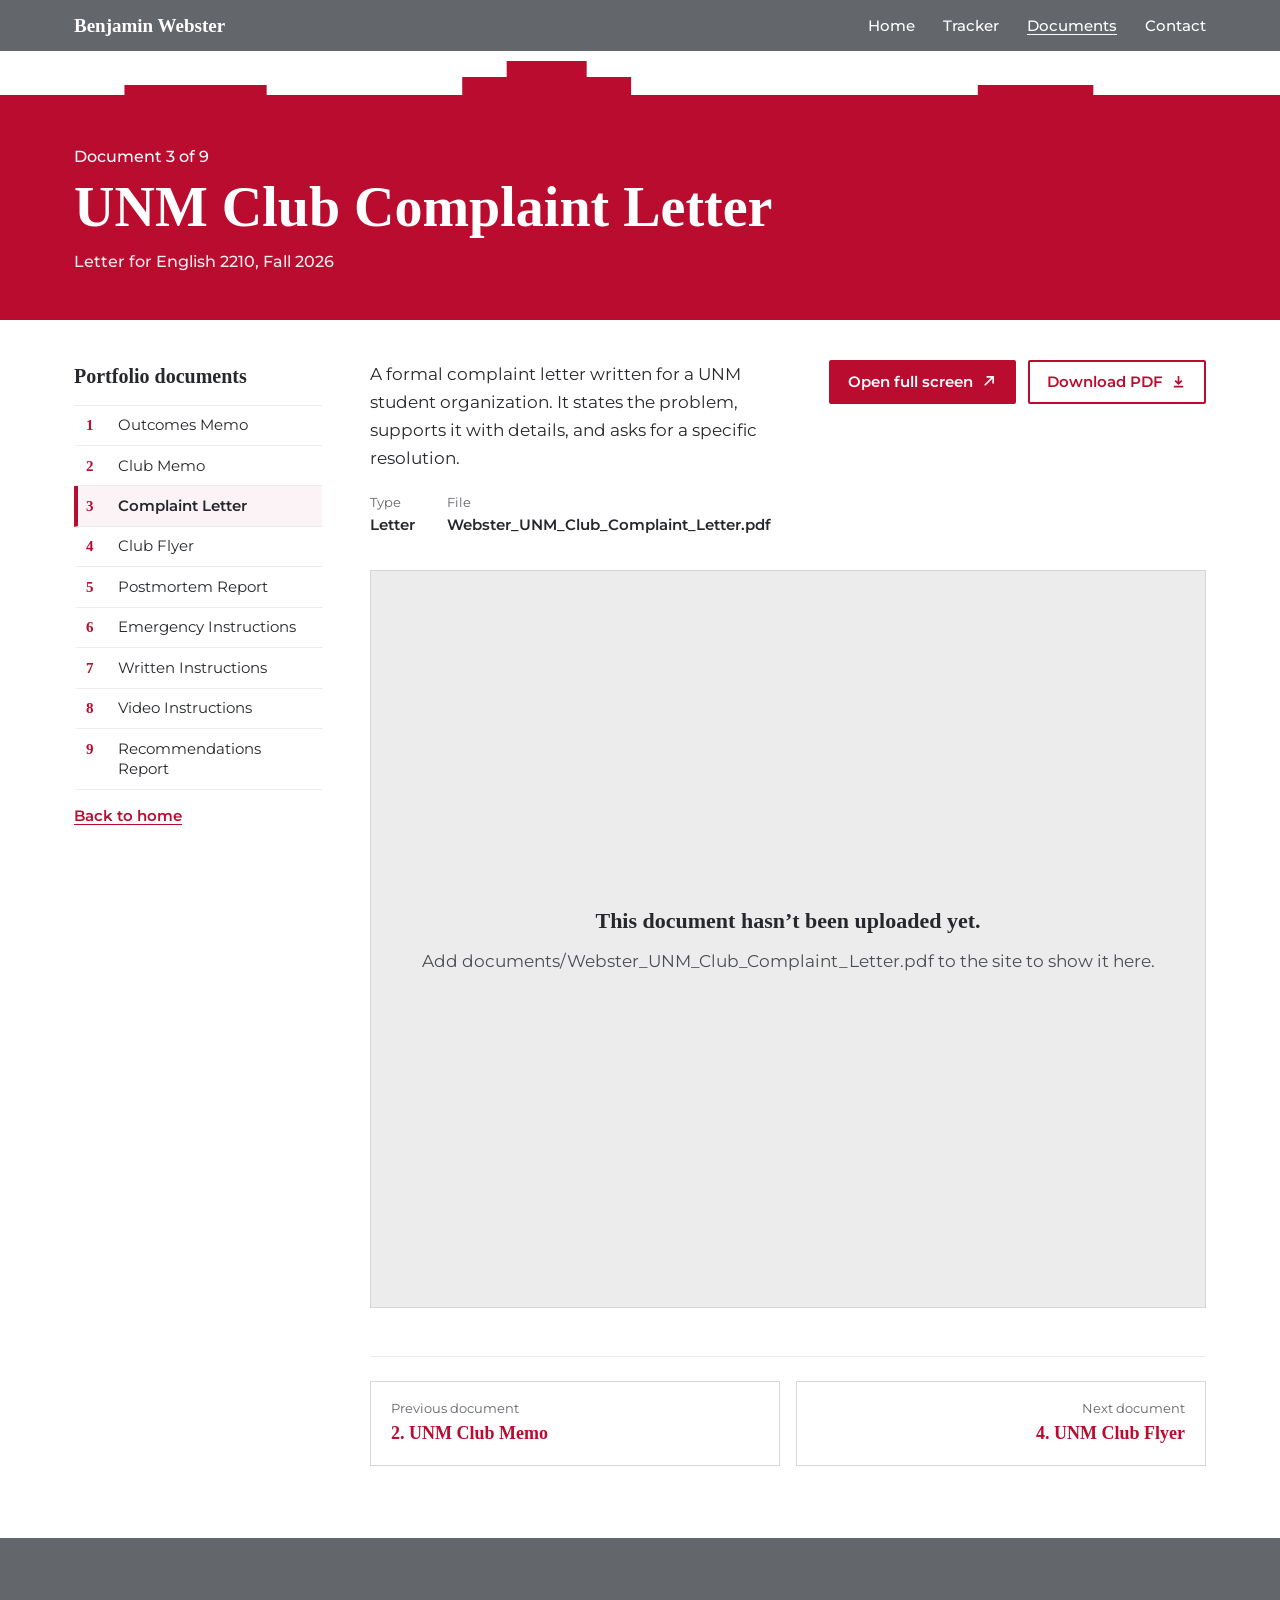
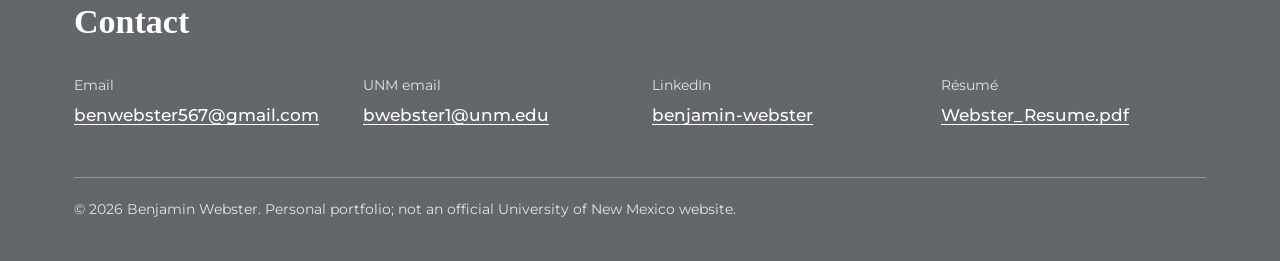
==== club-complaint-letter.html @ b04f3fd2 "changes" ====
<!DOCTYPE html>
<html lang="en">
<head>
  <meta charset="utf-8">
  <meta name="viewport" content="width=device-width, initial-scale=1">
  <title>UNM Club Complaint Letter | Benjamin Webster</title>
  <meta name="description" content="UNM Club Complaint Letter from Benjamin Webster&#x27;s English 2210 technical writing portfolio.">
  <link rel="preconnect" href="https://fonts.bunny.net">
  <link rel="stylesheet" href="https://fonts.bunny.net/css?family=zilla-slab:500,600,700|montserrat:400,500,600&display=swap">
  <link rel="stylesheet" href="assets/style.css">
  <script src="assets/site.js" defer></script>
</head>
<body>
  <a class="skip" href="#main">Skip to main content</a>

  <header class="topbar">
    <div class="wrap">
      <a class="home" href="index.html">Benjamin Webster</a>
      <nav aria-label="Site">
        <a href="index.html">Home</a>
        <a href="index.html#tracker">Tracker</a>
        <a href="index.html#documents" aria-current="page">Documents</a>
        <a href="#contact">Contact</a>
      </nav>
    </div>
  </header>

  <main id="main">
    <section class="band page-band" aria-labelledby="page-title">
      <svg class="parapet" viewBox="0 0 1440 56" preserveAspectRatio="none" aria-hidden="true" focusable="false"><polygon points="0,0 1440,0 1440,44 1230,44 1230,34 1100,34 1100,44 710,44 710,26 660,26 660,10 570,10 570,26 520,26 520,44 300,44 300,34 140,34 140,44 0,44"/></svg>
      <div class="wrap">
        <p class="doc-of">Document 3 of 9</p>
        <h1 id="page-title">UNM Club Complaint Letter</h1>
        <p class="doc-kind">Letter for English 2210, Fall 2026</p>
      </div>
    </section>

    <div class="wrap doc-layout">
      <nav class="doc-nav" aria-label="Portfolio documents">
        <h2>Portfolio documents</h2>
        <ol>
        <li><a href="outcomes-memo.html"><span class="n">1</span><span>Outcomes Memo</span></a></li>
        <li><a href="club-memo.html"><span class="n">2</span><span>Club Memo</span></a></li>
        <li><a href="club-complaint-letter.html" aria-current="page"><span class="n">3</span><span>Complaint Letter</span></a></li>
        <li><a href="club-flyer.html"><span class="n">4</span><span>Club Flyer</span></a></li>
        <li><a href="postmortem-report.html"><span class="n">5</span><span>Postmortem Report</span></a></li>
        <li><a href="emergency-instructions.html"><span class="n">6</span><span>Emergency Instructions</span></a></li>
        <li><a href="written-instructions.html"><span class="n">7</span><span>Written Instructions</span></a></li>
        <li><a href="video-instructions.html"><span class="n">8</span><span>Video Instructions</span></a></li>
        <li><a href="recommendations-report.html"><span class="n">9</span><span>Recommendations Report</span></a></li>
        </ol>
        <a class="home-link" href="index.html">Back to home</a>
      </nav>

      <article class="doc-main" aria-labelledby="page-title">
        <div class="doc-intro">
          <div>
            <!-- Edit this description to name your specific club, task, or topic. -->
            <p>A formal complaint letter written for a UNM student organization. It states the problem, supports it with details, and asks for a specific resolution.</p>
            <dl class="doc-facts"><div><dt>Type</dt><dd>Letter</dd></div><div><dt>File</dt><dd>Webster_UNM_Club_Complaint_Letter.pdf</dd></div></dl>
          </div>
          <div class="doc-actions">
            <a class="btn" href="documents/Webster_UNM_Club_Complaint_Letter.pdf" target="_blank" rel="noopener">Open full screen<svg viewBox="0 0 16 16" aria-hidden="true"><path d="M6 3h7v7M13 3 4 12" fill="none" stroke="currentColor" stroke-width="1.8"/></svg><span class="sr-only"> (opens in a new tab)</span></a>
            <a class="btn secondary" href="documents/Webster_UNM_Club_Complaint_Letter.pdf" download>Download PDF<svg viewBox="0 0 16 16" aria-hidden="true"><path d="M8 2v8.5M4.5 7 8 10.5 11.5 7M3 13.5h10" fill="none" stroke="currentColor" stroke-width="1.8"/></svg></a>
          </div>
        </div>

        <div class="viewer" data-pdf="documents/Webster_UNM_Club_Complaint_Letter.pdf" data-title="UNM Club Complaint Letter"></div>

        <nav class="pager" aria-label="Previous and next documents">
          <a class="prev" href="club-memo.html"><span class="dir">Previous document</span><span class="t">2. UNM Club Memo</span></a>
          <a class="next" href="club-flyer.html"><span class="dir">Next document</span><span class="t">4. UNM Club Flyer</span></a>
        </nav>
      </article>
    </div>
  </main>

  <footer class="contact" id="contact">
    <div class="wrap">
      <h2>Contact</h2>
      <dl class="contact-list">
        <div><dt>Email</dt><dd><a href="mailto:benwebster567@gmail.com">benwebster567@gmail.com</a></dd></div>
        <div><dt>UNM email</dt><dd><a href="mailto:bwebster1@unm.edu">bwebster1@unm.edu</a></dd></div>
        <div><dt>LinkedIn</dt><dd><a href="https://www.linkedin.com/in/benjamin-webster-b11243381/" target="_blank" rel="noopener">benjamin-webster</a></dd></div>
        <div><dt>Résumé</dt><dd><a href="documents/Webster_Resume.pdf" target="_blank" rel="noopener">Webster_Resume.pdf</a></dd></div>
      </dl>
      <p class="footnote">© 2026 Benjamin Webster. Personal portfolio; not an official University of New Mexico website.</p>
    </div>
  </footer>
</body>
</html>
---- assets/style.css ----
/*
  Benjamin Webster | Technical Writing Portfolio
  Colors follow the UNM brand palette (brand.unm.edu):
  Cherry #ba0c2f, Silver #a7a8aa, Lobo Gray #63666a, Turquoise #007a86.
  UNM's brand fonts (Vitesse, Gotham) are licensed, so this site uses free
  look-alikes: Zilla Slab for headlines, Montserrat for body, Arial as fallback.
*/
:root {
  --cherry: #ba0c2f;
  --cherry-dark: #8f0a25;
  --cherry-tint: #fbf3f5;
  --silver: #a7a8aa;
  --silver-light: #ececed;
  --rule: #d6d6d8;
  --lobo: #63666a;
  --turquoise: #007a86;
  --ink: #26282b;
  --text-2: #4a4d51;
  --paper: #ffffff;
  --wash: #f6f6f6;
  --slab: "Zilla Slab", Rockwell, "Roboto Slab", Georgia, serif;
  --sans: Montserrat, Arial, Helvetica, sans-serif;
  --wrap: 1180px;
}

*, *::before, *::after { box-sizing: border-box; }
[hidden] { display: none !important; }
html { scroll-behavior: smooth; }
@media (prefers-reduced-motion: reduce) { html { scroll-behavior: auto; } }

body {
  margin: 0;
  background: var(--paper);
  color: var(--ink);
  font-family: var(--sans);
  font-size: 1.0625rem;
  line-height: 1.65;
  -webkit-font-smoothing: antialiased;
}

a { color: var(--cherry); text-underline-offset: 0.2em; }
a:hover { color: var(--cherry-dark); }
:focus-visible { outline: 3px solid var(--turquoise); outline-offset: 3px; border-radius: 2px; }

.skip {
  position: absolute; left: 1rem; top: -4rem; z-index: 10;
  background: var(--paper); color: var(--cherry);
  padding: 0.5rem 1rem; font-weight: 600;
}
.skip:focus { top: 1rem; }

.sr-only {
  position: absolute; width: 1px; height: 1px; padding: 0; margin: -1px;
  overflow: hidden; clip: rect(0 0 0 0); white-space: nowrap; border: 0;
}

.wrap { max-width: var(--wrap); margin: 0 auto; padding: 0 1.5rem; }

/* ---------- Utility bar ---------- */
.topbar { background: var(--lobo); color: var(--paper); }
.topbar .wrap { display: flex; align-items: center; gap: 2rem; min-height: 3.25rem; }
.topbar .home {
  font-family: var(--slab); font-weight: 600; font-size: 1.1875rem;
  color: var(--paper); text-decoration: none; white-space: nowrap;
}
.topbar nav { display: flex; gap: 1.75rem; margin-left: auto; }
.topbar nav a { color: var(--paper); text-decoration: none; font-size: 0.9375rem; font-weight: 500; }
.topbar nav a:hover, .topbar nav a[aria-current="page"] { text-decoration: underline; color: var(--paper); }
.topbar :focus-visible { outline-color: var(--paper); }

/* ---------- Cherry bands ---------- */
.band {
  position: relative;
  background: var(--cherry);
  color: var(--paper);
}
.band :focus-visible { outline-color: var(--paper); }

/* Stepped roofline drawn from the parapets of UNM's Pueblo Revival buildings */
.parapet {
  position: absolute; left: 0; right: 0; top: -1px;
  width: 100%; height: 3.5rem; display: block;
}
.parapet polygon { fill: var(--paper); }

/* Home title page */
.title-band { padding: 6.5rem 0 4.5rem; }
.title-grid {
  display: grid;
  grid-template-columns: minmax(0, 1fr) auto;
  gap: 3rem;
  align-items: center;
}
.title-band h1 { margin: 0; font-family: var(--slab); line-height: 1; }
.title-band h1 .name {
  display: block;
  font-size: clamp(3rem, 7vw, 5.25rem);
  font-weight: 700;
  letter-spacing: -0.01em;
}
.title-band h1 .title {
  display: block;
  margin-top: 0.75rem;
  font-size: clamp(1.5rem, 3vw, 2.25rem);
  font-weight: 500;
}
.course {
  margin: 1.5rem 0 0; padding-top: 1.25rem; max-width: 34rem;
  border-top: 2px solid rgba(255, 255, 255, 0.45);
  font-size: 1rem; font-weight: 500;
}
.photo {
  position: relative; z-index: 1;
  width: 15rem; aspect-ratio: 4 / 5;
  background: var(--silver-light);
  border: 8px solid var(--paper);
  box-shadow: 0 1.25rem 2.5rem rgba(38, 40, 43, 0.35);
  margin-bottom: -6rem;
}
.photo img { width: 100%; height: 100%; object-fit: cover; display: block; }
.photo-fallback {
  width: 100%; height: 100%; display: grid; place-items: center;
  font-family: var(--slab); font-size: 3.5rem; font-weight: 700; color: var(--lobo);
}

/* Document page header */
.page-band { padding: 5.75rem 0 2.75rem; }
.page-band .doc-of { margin: 0 0 0.5rem; font-weight: 500; font-size: 1rem; }
.page-band h1 {
  margin: 0; font-family: var(--slab); font-weight: 700;
  font-size: clamp(2.25rem, 5vw, 3.5rem); line-height: 1.05;
}
.page-band .doc-kind { margin: 0.75rem 0 0; font-size: 1rem; font-weight: 500; opacity: 0.92; }

/* ---------- Section headings ---------- */
.section-head h2 {
  margin: 0; font-family: var(--slab); font-weight: 700;
  font-size: clamp(2.125rem, 4vw, 2.875rem); line-height: 1.1;
}
.section-head p { margin: 0.75rem 0 0; color: var(--text-2); max-width: 64ch; }

/* ---------- About ---------- */
.about { padding: 3.5rem 0 4rem; }
.about .wrap {
  display: grid;
  grid-template-columns: 13rem minmax(0, 1fr) 15rem;
  gap: 3rem;
}
.about h2 {
  margin: 0; font-family: var(--slab); font-weight: 700;
  font-size: 2rem; line-height: 1.1; color: var(--cherry);
}
.about p { margin: 0; max-width: 66ch; }

/* ---------- Satellite tracker ---------- */
.tracker { padding: 4rem 0 4.5rem; background: var(--wash); border-top: 1px solid var(--silver-light); }
.tracker-head {
  display: flex; flex-wrap: wrap; align-items: flex-end; justify-content: space-between; gap: 1.5rem;
}
.sat-picker { display: flex; flex-wrap: wrap; gap: 0.5rem; }
.sat-picker button {
  font: 600 0.875rem/1 var(--sans);
  padding: 0.65rem 0.95rem;
  border: 2px solid var(--cherry); border-radius: 2px;
  background: var(--paper); color: var(--cherry);
  cursor: pointer;
}
.sat-picker button:hover { background: var(--cherry-tint); }
.sat-picker button[aria-pressed="true"] { background: var(--cherry); color: var(--paper); }
.sat-picker button:disabled { border-color: var(--silver); color: var(--lobo); background: var(--silver-light); cursor: not-allowed; }

.tracker-body {
  display: grid;
  grid-template-columns: minmax(0, 1fr) 19rem;
  gap: 2rem;
  margin-top: 2rem;
  align-items: start;
}
.map-frame { background: var(--paper); border: 1px solid var(--rule); }
.map-frame svg { display: block; width: 100%; height: auto; }
.map .ocean { fill: #e6eff0; }
.map .land { fill: #cfd1d3; stroke: #b9bbbe; stroke-width: 0.4; fill-rule: evenodd; }
.map .grid line { stroke: rgba(99, 102, 106, 0.18); stroke-width: 0.6; }
.map .night { fill: rgba(38, 40, 43, 0.16); }
.map .footprint { fill: rgba(0, 122, 134, 0.12); stroke: var(--turquoise); stroke-width: 1.2; }
.map .track-past { fill: none; stroke: var(--cherry); stroke-width: 2; stroke-linejoin: round; }
.map .track-next { fill: none; stroke: var(--cherry); stroke-width: 1.6; stroke-dasharray: 5 4; opacity: 0.8; }
.map .station { fill: var(--turquoise); stroke: var(--paper); stroke-width: 1.5; }
.map .station-label { fill: var(--turquoise); font: 600 13px var(--sans); paint-order: stroke; stroke: var(--paper); stroke-width: 3px; }
.map .other { fill: var(--lobo); stroke: var(--paper); stroke-width: 1.5; }
.map .other-label { fill: var(--lobo); font: 500 12px var(--sans); paint-order: stroke; stroke: var(--paper); stroke-width: 3px; }
.map .sat { fill: var(--cherry); stroke: var(--paper); stroke-width: 2.5; }
.map .sat-label { fill: var(--cherry); font: 700 14px var(--sans); paint-order: stroke; stroke: var(--paper); stroke-width: 3.5px; }
.map-key {
  display: flex; flex-wrap: wrap; gap: 0.5rem 1.5rem;
  margin: 0.75rem 0 0; padding: 0; list-style: none;
  font-size: 0.875rem; color: var(--text-2);
}
.map-key li { display: flex; align-items: center; gap: 0.5rem; }
.key-line { width: 1.5rem; border-top: 2px solid var(--cherry); }
.key-line.dashed { border-top-style: dashed; }
.key-area { width: 1rem; height: 1rem; background: rgba(0, 122, 134, 0.14); border: 1.5px solid var(--turquoise); border-radius: 50%; }
.key-night { width: 1rem; height: 1rem; background: rgba(38, 40, 43, 0.22); }
.tracker-status { margin: 0.75rem 0 0; font-size: 0.875rem; color: var(--text-2); max-width: 70ch; }

.readout { background: var(--paper); border-top: 4px solid var(--cherry); padding: 1.25rem 1.25rem 1.5rem; }
.readout h3 { margin: 0; font-family: var(--slab); font-weight: 700; font-size: 1.5rem; line-height: 1.15; }
.readout .sat-note { margin: 0.375rem 0 0; font-size: 0.875rem; color: var(--text-2); }
.readout dl { margin: 1rem 0 0; display: grid; grid-template-columns: 1fr 1fr; gap: 0.75rem 1rem; }
.readout dt { font-size: 0.8125rem; color: var(--lobo); }
.readout dd { margin: 0; font-weight: 600; font-variant-numeric: tabular-nums; }
.readout h4 {
  margin: 1.25rem 0 0; padding-top: 1rem; border-top: 1px solid var(--silver-light);
  font-family: var(--slab); font-weight: 600; font-size: 1.125rem;
}
.pass-text { margin: 0.25rem 0 0; font-size: 0.9375rem; }
.pass-text strong { font-variant-numeric: tabular-nums; }
.skyplot { display: block; width: 100%; max-width: 15rem; margin: 0.75rem auto 0; }
.skyplot .ring { fill: none; stroke: var(--rule); }
.skyplot .ring-outer { stroke: var(--silver); }
.skyplot .spoke { stroke: var(--silver-light); }
.skyplot .compass { fill: var(--lobo); font: 600 12px var(--sans); }
.skyplot .el-label { fill: var(--silver); font: 500 9px var(--sans); }
.skyplot .pass { fill: none; stroke: var(--cherry); stroke-width: 2; }
.skyplot .aos { fill: var(--paper); stroke: var(--cherry); stroke-width: 2; }
.skyplot .now { fill: var(--cherry); stroke: var(--paper); stroke-width: 2; }

/* ---------- Document grid (home) ---------- */
.documents { padding: 4.5rem 0; }
.doc-grid {
  list-style: none; margin: 2.5rem 0 0; padding: 0;
  display: grid; grid-template-columns: repeat(3, minmax(0, 1fr));
  border-top: 4px solid var(--cherry);
  border-left: 1px solid var(--silver-light);
}
.doc-grid li { border-right: 1px solid var(--silver-light); border-bottom: 1px solid var(--silver-light); }
.doc-tile {
  display: grid; grid-template-rows: auto auto 1fr auto; height: 100%;
  padding: 1.5rem 1.5rem 1.375rem;
  color: var(--ink); text-decoration: none;
  transition: background-color 120ms ease;
}
.doc-tile:hover { background: var(--cherry-tint); color: var(--ink); }
.doc-tile .num { font-family: var(--slab); font-weight: 700; font-size: 2.5rem; line-height: 1; color: var(--cherry); }
.doc-tile h3 { margin: 0.75rem 0 0; font-family: var(--slab); font-weight: 600; font-size: 1.375rem; line-height: 1.2; }
.doc-tile p { margin: 0.375rem 0 0; color: var(--text-2); font-size: 0.9375rem; }
.doc-tile .go {
  display: inline-flex; align-items: center; gap: 0.5rem; margin-top: 1.125rem;
  font-weight: 600; font-size: 0.9375rem; color: var(--cherry);
}
.doc-tile .go svg { width: 1em; height: 1em; }
.doc-tile:hover .go { text-decoration: underline; text-underline-offset: 0.2em; }
.doc-tile .kind { color: var(--lobo); font-weight: 500; }

/* ---------- Document pages ---------- */
.doc-layout {
  display: grid;
  grid-template-columns: 15.5rem minmax(0, 1fr);
  gap: 3rem;
  padding-top: 2.5rem; padding-bottom: 4.5rem;
}
.doc-nav { position: sticky; top: 1.5rem; align-self: start; }
.doc-nav h2 { margin: 0 0 0.75rem; font-family: var(--slab); font-weight: 700; font-size: 1.25rem; }
.doc-nav ol { list-style: none; margin: 0; padding: 0; border-top: 1px solid var(--silver-light); }
.doc-nav a {
  display: grid; grid-template-columns: 1.75rem 1fr; gap: 0.25rem;
  padding: 0.6rem 0.75rem 0.6rem 0.5rem;
  border-bottom: 1px solid var(--silver-light);
  border-left: 4px solid transparent;
  color: var(--ink); text-decoration: none; font-size: 0.9375rem; line-height: 1.35;
}
.doc-nav a .n { font-family: var(--slab); font-weight: 700; color: var(--cherry); }
.doc-nav a:hover { background: var(--cherry-tint); }
.doc-nav a[aria-current="page"] { border-left-color: var(--cherry); background: var(--cherry-tint); font-weight: 600; }
.doc-nav a.home-link {
  display: inline-block; margin-top: 1rem; padding: 0; border: 0;
  color: var(--cherry); font-weight: 600; text-decoration: underline; text-underline-offset: 0.2em;
}
.doc-nav a.home-link:hover { background: none; color: var(--cherry-dark); }

.doc-intro { display: grid; grid-template-columns: minmax(0, 1fr) auto; gap: 1.5rem 2.5rem; align-items: start; }
.doc-intro p { margin: 0; max-width: 64ch; }
.doc-facts { margin: 1.25rem 0 0; display: flex; flex-wrap: wrap; gap: 0.5rem 2rem; font-size: 0.9375rem; }
.doc-facts dt { color: var(--lobo); font-size: 0.8125rem; }
.doc-facts dd { margin: 0; font-weight: 600; overflow-wrap: anywhere; }
.doc-actions { display: flex; flex-wrap: wrap; gap: 0.75rem; }

.btn {
  display: inline-flex; align-items: center; gap: 0.5rem;
  background: var(--cherry); color: var(--paper);
  font: 600 0.9375rem/1.2 var(--sans);
  padding: 0.7rem 1.1rem; border: 2px solid var(--cherry); border-radius: 2px;
  text-decoration: none; white-space: nowrap;
}
.btn:hover { background: var(--cherry-dark); border-color: var(--cherry-dark); color: var(--paper); }
.btn.secondary { background: var(--paper); color: var(--cherry); }
.btn.secondary:hover { background: var(--cherry-tint); color: var(--cherry-dark); }
.btn svg { width: 1em; height: 1em; flex: none; }

.viewer {
  position: relative; margin-top: 2rem;
  height: max(36rem, 82vh);
  background: var(--silver-light); border: 1px solid var(--rule);
}
.viewer iframe { position: absolute; inset: 0; width: 100%; height: 100%; border: 0; background: var(--paper); }
.viewer-missing {
  position: absolute; inset: 0; display: grid; place-content: center; gap: 0.5rem;
  padding: 2rem; text-align: center; color: var(--text-2); overflow-wrap: anywhere;
}
.viewer-missing strong { color: var(--ink); font-family: var(--slab); font-size: 1.375rem; }

.video { margin-top: 2rem; }
.video-frame {
  position: relative; aspect-ratio: 16 / 9; width: 100%;
  background: var(--silver-light); border: 1px solid var(--rule); overflow: hidden;
}
.video-frame iframe, .video-frame video { position: absolute; inset: 0; width: 100%; height: 100%; border: 0; background: #000; }
.video-note { margin: 0.75rem 0 0; color: var(--text-2); font-size: 0.9375rem; }

.pager {
  display: grid; grid-template-columns: 1fr 1fr; gap: 1rem;
  margin-top: 3rem; padding-top: 1.5rem; border-top: 1px solid var(--silver-light);
}
.pager a {
  display: block; padding: 1rem 1.25rem; border: 1px solid var(--rule);
  color: var(--ink); text-decoration: none;
}
.pager a:hover { border-color: var(--cherry); background: var(--cherry-tint); }
.pager .dir { display: block; font-size: 0.8125rem; color: var(--lobo); }
.pager .t { display: block; font-family: var(--slab); font-weight: 600; font-size: 1.125rem; color: var(--cherry); }
.pager .next { text-align: right; grid-column: 2; }

/* ---------- Contact footer ---------- */
.contact { background: var(--lobo); color: var(--paper); padding: 3.5rem 0 2.5rem; }
.contact a { color: var(--paper); }
.contact a:hover { color: var(--silver-light); }
.contact :focus-visible { outline-color: var(--paper); }
.contact h2 { margin: 0 0 1.5rem; font-family: var(--slab); font-weight: 700; font-size: 2.125rem; }
.contact-list { display: grid; grid-template-columns: repeat(4, minmax(0, 1fr)); gap: 1.5rem; margin: 0; padding: 0; }
.contact-list dt { font-size: 0.875rem; color: #e3e3e4; }
.contact-list dd { margin: 0.25rem 0 0; font-weight: 500; overflow-wrap: anywhere; }
.footnote {
  margin: 3rem 0 0; padding-top: 1.25rem; border-top: 1px solid rgba(255, 255, 255, 0.3);
  font-size: 0.875rem; color: #e3e3e4;
}

/* ---------- Responsive ---------- */
@media (max-width: 1040px) {
  .tracker-body { grid-template-columns: 1fr; }
  .readout { display: grid; grid-template-columns: minmax(0, 1fr) minmax(0, 1fr); column-gap: 2rem; }
  .readout .pass-block { grid-column: 2; grid-row: 1 / span 3; }
  .doc-grid { grid-template-columns: repeat(2, minmax(0, 1fr)); }
}
@media (max-width: 960px) {
  .about .wrap { grid-template-columns: 1fr; gap: 1rem; }
  .contact-list { grid-template-columns: repeat(2, minmax(0, 1fr)); }
  .doc-layout { grid-template-columns: minmax(0, 1fr); gap: 1.5rem; padding-top: 1.5rem; }
  .doc-nav, .doc-main { min-width: 0; }
  .doc-nav { position: static; }
  .doc-nav h2 { font-size: 1.0625rem; margin-bottom: 0.5rem; }
  .doc-nav ol { display: flex; gap: 0.5rem; overflow-x: auto; border: 0; padding-bottom: 0.5rem; }
  .doc-nav li { flex: none; }
  .doc-nav a {
    grid-template-columns: auto auto; border: 1px solid var(--rule); border-left-width: 1px;
    padding: 0.45rem 0.75rem; white-space: nowrap;
  }
  .doc-nav a[aria-current="page"] { border-color: var(--cherry); }
  .doc-nav a.home-link { display: none; }
}
@media (max-width: 720px) {
  .title-band { padding: 4.25rem 0 3rem; }
  .page-band { padding: 4rem 0 2rem; }
  .title-grid { grid-template-columns: 1fr; gap: 2rem; }
  .photo { width: 11rem; margin-bottom: 0; }
  .parapet { height: 2.25rem; }
  .readout { display: block; }
  .doc-grid { grid-template-columns: 1fr; }
  .doc-intro { grid-template-columns: 1fr; }
  .viewer { height: 70vh; }
}
@media (max-width: 640px) {
  .topbar .wrap { flex-wrap: wrap; gap: 0.25rem 1rem; padding-top: 0.6rem; padding-bottom: 0.6rem; }
  .topbar .home { font-size: 1.0625rem; }
  .topbar nav { margin-left: 0; gap: 1.25rem; }
  .topbar nav a { font-size: 0.875rem; }
  .contact-list { grid-template-columns: 1fr; }
  .pager { grid-template-columns: 1fr; }
  .pager .next { grid-column: 1; }
}
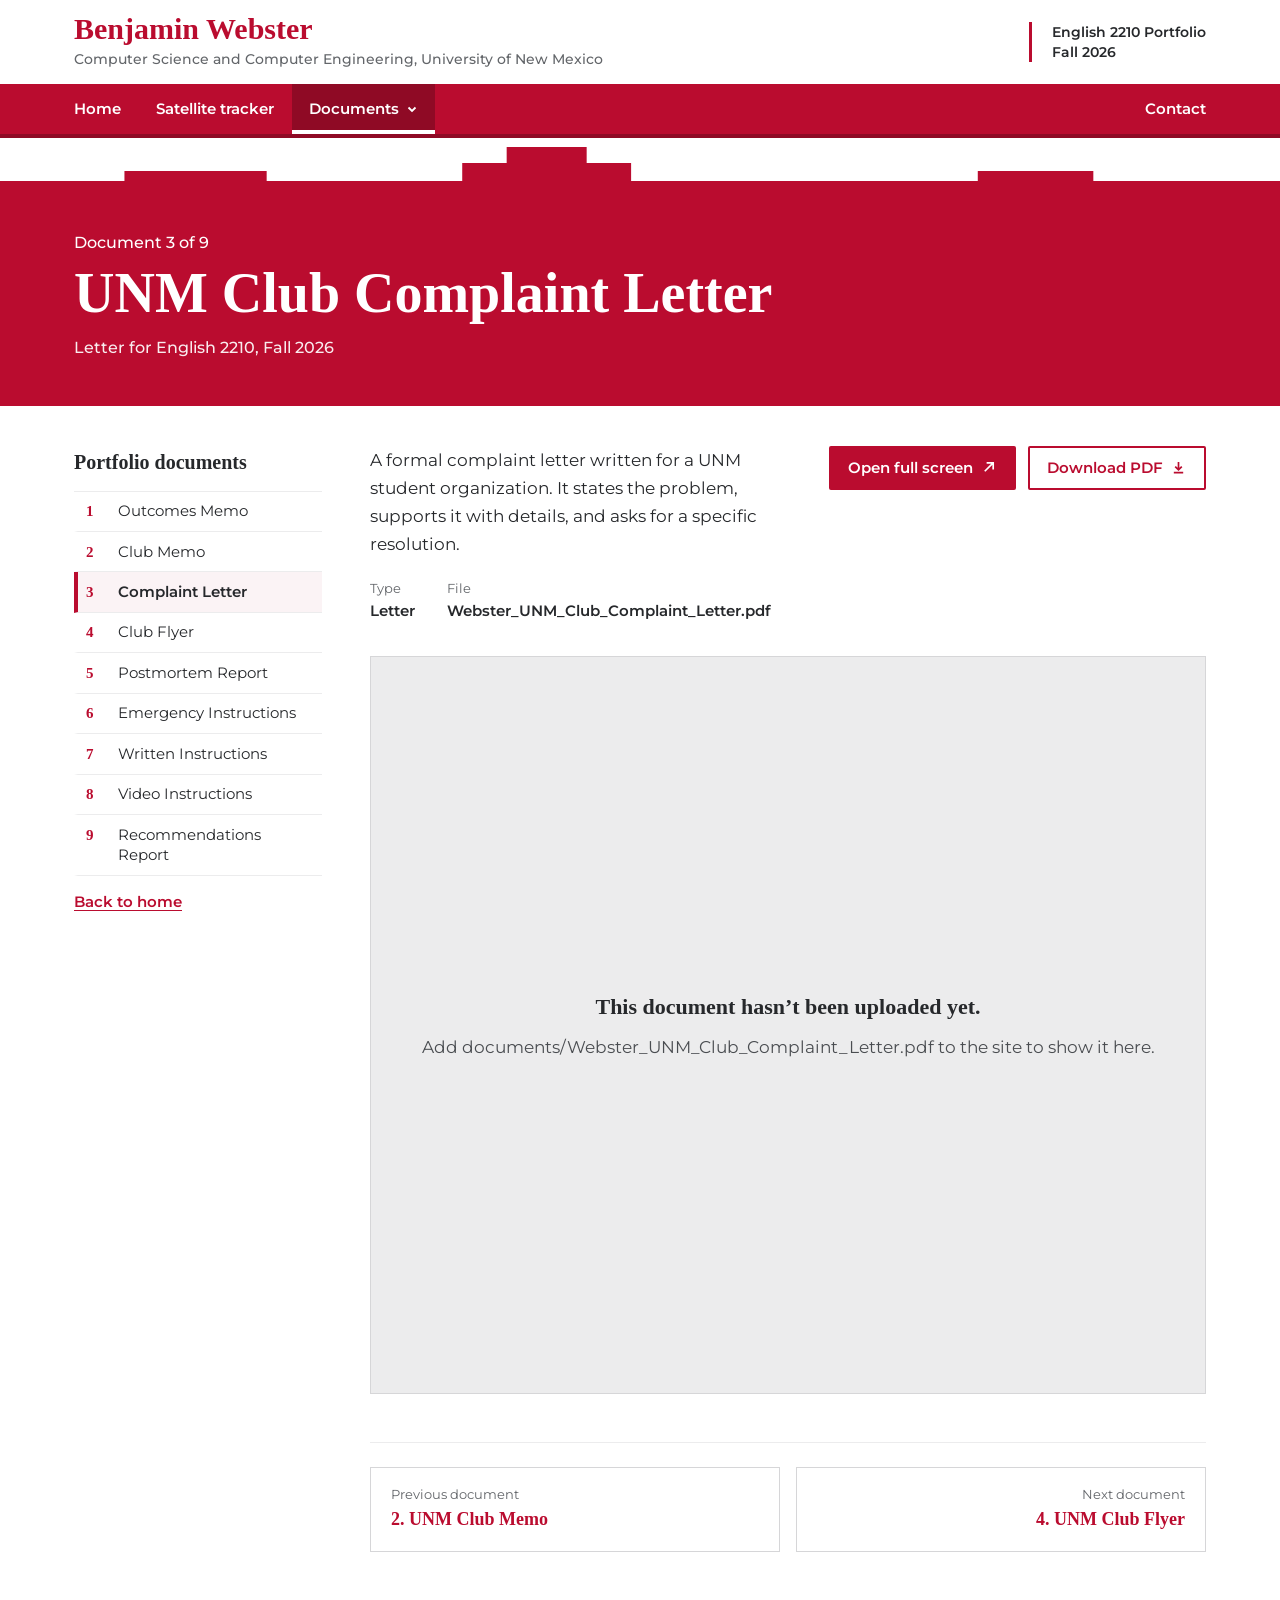
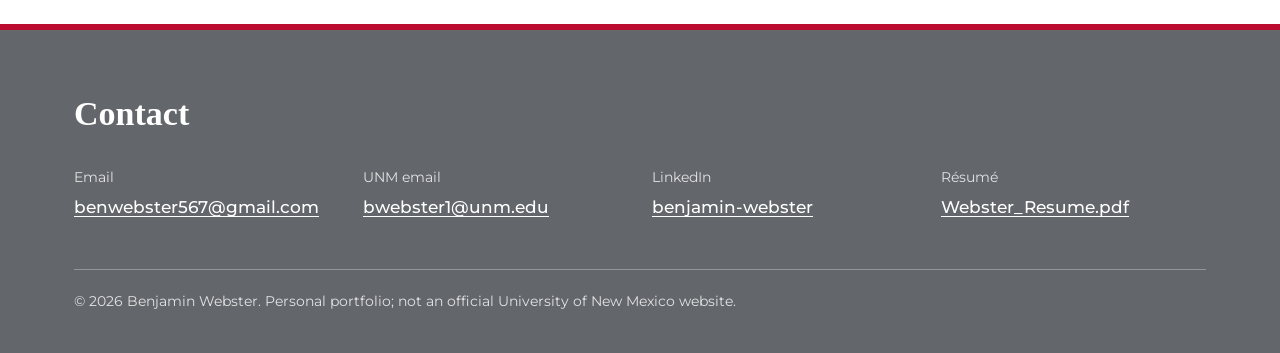
==== commit 83b5edb4: "Changes" ====
--- a/club-complaint-letter.html
+++ b/club-complaint-letter.html
@@ -6,23 +6,42 @@
   <title>UNM Club Complaint Letter | Benjamin Webster</title>
   <meta name="description" content="UNM Club Complaint Letter from Benjamin Webster&#x27;s English 2210 technical writing portfolio.">
   <link rel="preconnect" href="https://fonts.bunny.net">
-  <link rel="stylesheet" href="https://fonts.bunny.net/css?family=zilla-slab:500,600,700|montserrat:400,500,600&display=swap">
-  <link rel="stylesheet" href="assets/style.css">
-  <script src="assets/site.js" defer></script>
+  <link rel="stylesheet" href="https://fonts.bunny.net/css?family=zilla-slab:500,600,700|montserrat:400,500,600,700&display=swap">
+  <link rel="stylesheet" href="assets/style.css?v=5">
+  <script src="assets/site.js?v=5" defer></script>
 </head>
 <body>
   <a class="skip" href="#main">Skip to main content</a>
 
-  <header class="topbar">
-    <div class="wrap">
-      <a class="home" href="index.html">Benjamin Webster</a>
-      <nav aria-label="Site">
+  <header class="site-header">
+    <div class="wrap brand-row">
+      <a class="brand" href="index.html">
+        <span class="brand-name">Benjamin Webster</span>
+        <span class="brand-sub">Computer Science and Computer Engineering, University of New Mexico</span>
+      </a>
+      <p class="brand-meta">English 2210 Portfolio<br>Fall 2026</p>
+    </div>
+    <nav class="site-nav" aria-label="Site">
+      <div class="wrap nav-row">
         <a href="index.html">Home</a>
-        <a href="index.html#tracker">Tracker</a>
-        <a href="index.html#documents" aria-current="page">Documents</a>
+        <a href="index.html#tracker">Satellite tracker</a>
+        <div class="menu">
+          <a href="outcomes-memo.html" aria-current="page">Documents<svg class="caret" viewBox="0 0 12 12" aria-hidden="true"><path d="M2.5 4.5 6 8l3.5-3.5" fill="none" stroke="currentColor" stroke-width="1.8"/></svg></a>
+          <ul class="menu-list" aria-label="Portfolio documents">
+              <li><a href="outcomes-memo.html"><span class="n">1</span>Portfolio Outcomes Memo</a></li>
+              <li><a href="club-memo.html"><span class="n">2</span>UNM Club Memo</a></li>
+              <li><a href="club-complaint-letter.html"><span class="n">3</span>UNM Club Complaint Letter</a></li>
+              <li><a href="club-flyer.html"><span class="n">4</span>UNM Club Flyer</a></li>
+              <li><a href="postmortem-report.html"><span class="n">5</span>Postmortem PowerPoint Report</a></li>
+              <li><a href="emergency-instructions.html"><span class="n">6</span>Emergency Instructions</a></li>
+              <li><a href="written-instructions.html"><span class="n">7</span>Written Instructions (MWA 1)</a></li>
+              <li><a href="video-instructions.html"><span class="n">8</span>Video Instructions (MWA 1)</a></li>
+              <li><a href="recommendations-report.html"><span class="n">9</span>Recommendations Report</a></li>
+          </ul>
+        </div>
         <a href="#contact">Contact</a>
-      </nav>
-    </div>
+      </div>
+    </nav>
   </header>
 
   <main id="main">
--- a/assets/style.css
+++ b/assets/style.css
@@ -56,17 +56,54 @@
 
 .wrap { max-width: var(--wrap); margin: 0 auto; padding: 0 1.5rem; }
 
-/* ---------- Utility bar ---------- */
-.topbar { background: var(--lobo); color: var(--paper); }
-.topbar .wrap { display: flex; align-items: center; gap: 2rem; min-height: 3.25rem; }
-.topbar .home {
-  font-family: var(--slab); font-weight: 600; font-size: 1.1875rem;
-  color: var(--paper); text-decoration: none; white-space: nowrap;
-}
-.topbar nav { display: flex; gap: 1.75rem; margin-left: auto; }
-.topbar nav a { color: var(--paper); text-decoration: none; font-size: 0.9375rem; font-weight: 500; }
-.topbar nav a:hover, .topbar nav a[aria-current="page"] { text-decoration: underline; color: var(--paper); }
-.topbar :focus-visible { outline-color: var(--paper); }
+/* ---------- Site header: white name bar over a cherry menu bar, like UNM department sites ---------- */
+.site-header { background: var(--paper); position: relative; z-index: 30; }
+.brand-row { display: flex; align-items: center; justify-content: space-between; gap: 2rem; min-height: 5.25rem; }
+.brand { display: block; text-decoration: none; padding: 0.75rem 0; }
+.brand-name {
+  display: block; font-family: var(--slab); font-weight: 700;
+  font-size: 1.875rem; line-height: 1.05; color: var(--cherry);
+}
+.brand-sub { display: block; margin-top: 0.25rem; font-size: 0.875rem; font-weight: 500; color: var(--lobo); }
+.brand:hover .brand-name { color: var(--cherry-dark); }
+.brand-meta {
+  margin: 0; padding-left: 1.25rem; border-left: 3px solid var(--cherry);
+  font-size: 0.875rem; font-weight: 600; line-height: 1.45; color: var(--ink); text-align: left;
+}
+
+.site-nav { background: var(--cherry); border-bottom: 4px solid var(--cherry-dark); }
+.site-nav .wrap { padding-left: 0.4rem; padding-right: 0.4rem; }
+.nav-row { display: flex; align-items: stretch; min-height: 3.125rem; }
+.nav-row > a, .menu > a {
+  display: flex; align-items: center; gap: 0.4rem;
+  padding: 0 1.1rem; color: var(--paper); text-decoration: none;
+  font-size: 0.9375rem; font-weight: 600; white-space: nowrap;
+}
+.nav-row > a:hover, .menu > a:hover, .menu:hover > a { background: var(--cherry-dark); color: var(--paper); }
+.nav-row > a[aria-current="page"], .menu > a[aria-current="page"] { background: var(--cherry-dark); box-shadow: inset 0 -4px 0 var(--paper); }
+.nav-row > a:last-child { margin-left: auto; }
+.site-nav :focus-visible { outline: 3px solid var(--paper); outline-offset: -3px; }
+.caret { width: 0.75rem; height: 0.75rem; }
+
+/* Documents menu: hover or keyboard focus shows all nine, so any document is one click away */
+.menu { position: relative; display: flex; }
+.menu-list {
+  position: absolute; left: 0; top: 100%; z-index: 40;
+  min-width: 20rem; margin: 0; padding: 0.4rem 0; list-style: none;
+  background: var(--paper); border-top: 4px solid var(--cherry-dark);
+  box-shadow: 0 0.75rem 1.75rem rgba(38, 40, 43, 0.25);
+  display: none;
+}
+.menu:hover .menu-list, .menu:focus-within .menu-list { display: block; }
+.menu-list a {
+  display: grid; grid-template-columns: 1.6rem 1fr;
+  padding: 0.55rem 1.1rem; color: var(--ink); text-decoration: none;
+  font-size: 0.9375rem; font-weight: 500; line-height: 1.35;
+}
+.menu-list a:hover, .menu-list a:focus-visible { background: var(--cherry-tint); color: var(--ink); }
+.site-nav .menu-list :focus-visible { outline-color: var(--turquoise); }
+.menu-list .n { font-family: var(--slab); font-weight: 700; color: var(--cherry); }
+@media (hover: none), (max-width: 640px) { .menu-list { display: none !important; } }
 
 /* ---------- Cherry bands ---------- */
 .band {
@@ -84,7 +121,7 @@
 .parapet polygon { fill: var(--paper); }
 
 /* Home title page */
-.title-band { padding: 6.5rem 0 4.5rem; }
+.title-band { padding: 6rem 0 4.5rem; }
 .title-grid {
   display: grid;
   grid-template-columns: minmax(0, 1fr) auto;
@@ -109,13 +146,21 @@
   border-top: 2px solid rgba(255, 255, 255, 0.45);
   font-size: 1rem; font-weight: 500;
 }
+.doc-cta { display: flex; flex-wrap: wrap; align-items: center; gap: 0.75rem 1.25rem; margin-top: 2rem; }
+.doc-cta p { margin: 0; max-width: 24rem; font-size: 0.9375rem; line-height: 1.5; }
+
+/* Meteor-M2 image in the title band */
+.orbit-shot { margin: 0; width: 21rem; }
+.orbit-shot a { display: block; border: 8px solid var(--paper); box-shadow: 0 1.25rem 2.5rem rgba(38, 40, 43, 0.4); background: #10141c; }
+.orbit-shot img { display: block; width: 100%; height: auto; aspect-ratio: 4 / 5; object-fit: cover; }
+.orbit-shot a:hover { border-color: var(--cherry-tint); }
+.orbit-shot figcaption { margin-top: 0.75rem; font-size: 0.875rem; line-height: 1.5; }
+
 .photo {
-  position: relative; z-index: 1;
-  width: 15rem; aspect-ratio: 4 / 5;
+  width: 100%; aspect-ratio: 4 / 5;
   background: var(--silver-light);
   border: 8px solid var(--paper);
-  box-shadow: 0 1.25rem 2.5rem rgba(38, 40, 43, 0.35);
-  margin-bottom: -6rem;
+  box-shadow: 0 0.75rem 2rem rgba(38, 40, 43, 0.22);
 }
 .photo img { width: 100%; height: 100%; object-fit: cover; display: block; }
 .photo-fallback {
@@ -140,17 +185,44 @@
 .section-head p { margin: 0.75rem 0 0; color: var(--text-2); max-width: 64ch; }
 
 /* ---------- About ---------- */
-.about { padding: 3.5rem 0 4rem; }
-.about .wrap {
+.about { padding: 4rem 0 4.5rem; }
+.about-grid {
   display: grid;
-  grid-template-columns: 13rem minmax(0, 1fr) 15rem;
-  gap: 3rem;
+  grid-template-columns: 15rem minmax(0, 1fr);
+  gap: 3rem 3.5rem;
+  align-items: start;
 }
 .about h2 {
-  margin: 0; font-family: var(--slab); font-weight: 700;
-  font-size: 2rem; line-height: 1.1; color: var(--cherry);
-}
-.about p { margin: 0; max-width: 66ch; }
+  margin: 0 0 1rem; font-family: var(--slab); font-weight: 700;
+  font-size: clamp(2.125rem, 4vw, 2.875rem); line-height: 1.1; color: var(--cherry);
+}
+.about .bio { margin: 0; max-width: 68ch; }
+
+.affiliations { margin-top: 2.5rem; }
+.affiliations h3 { margin: 0 0 1rem; font-family: var(--slab); font-weight: 600; font-size: 1.375rem; }
+.affiliations ul { list-style: none; margin: 0; padding: 0; display: grid; grid-template-columns: repeat(3, minmax(0, 1fr)); gap: 1rem; }
+.affil {
+  display: flex; flex-direction: column; height: 100%;
+  border: 1px solid var(--rule); border-top: 4px solid var(--cherry);
+  color: var(--ink); text-decoration: none; background: var(--paper);
+}
+.affil:hover { border-color: var(--cherry); color: var(--ink); }
+.affil-logo { display: flex; align-items: center; min-height: 6rem; padding: 1rem 1.1rem; }
+.affil-logo img { display: block; max-width: 100%; max-height: 4rem; width: auto; height: auto; object-fit: contain; }
+.affil-name { align-self: flex-start; }
+.affil-name strong { display: block; font-family: var(--slab); font-weight: 700; font-size: 1.25rem; line-height: 1.15; color: var(--cherry); }
+.affil-name span { display: block; margin-top: 0.25rem; font-size: 0.8125rem; color: var(--lobo); }
+.affil-role {
+  margin-top: auto; padding: 0.65rem 1.1rem; border-top: 1px solid var(--silver-light);
+  background: var(--wash); font-size: 0.875rem; font-weight: 500; color: var(--text-2);
+}
+
+.team-photo { grid-column: 1 / -1; margin: 0; }
+.team-photo img {
+  display: block; width: 100%; height: auto; max-height: 34rem; object-fit: cover;
+  border: 8px solid var(--paper); box-shadow: 0 0.75rem 2rem rgba(38, 40, 43, 0.22);
+}
+.team-photo figcaption { margin-top: 0.75rem; font-size: 0.9375rem; color: var(--text-2); }
 
 /* ---------- Satellite tracker ---------- */
 .tracker { padding: 4rem 0 4.5rem; background: var(--wash); border-top: 1px solid var(--silver-light); }
@@ -225,33 +297,6 @@
 .skyplot .aos { fill: var(--paper); stroke: var(--cherry); stroke-width: 2; }
 .skyplot .now { fill: var(--cherry); stroke: var(--paper); stroke-width: 2; }
 
-/* ---------- Document grid (home) ---------- */
-.documents { padding: 4.5rem 0; }
-.doc-grid {
-  list-style: none; margin: 2.5rem 0 0; padding: 0;
-  display: grid; grid-template-columns: repeat(3, minmax(0, 1fr));
-  border-top: 4px solid var(--cherry);
-  border-left: 1px solid var(--silver-light);
-}
-.doc-grid li { border-right: 1px solid var(--silver-light); border-bottom: 1px solid var(--silver-light); }
-.doc-tile {
-  display: grid; grid-template-rows: auto auto 1fr auto; height: 100%;
-  padding: 1.5rem 1.5rem 1.375rem;
-  color: var(--ink); text-decoration: none;
-  transition: background-color 120ms ease;
-}
-.doc-tile:hover { background: var(--cherry-tint); color: var(--ink); }
-.doc-tile .num { font-family: var(--slab); font-weight: 700; font-size: 2.5rem; line-height: 1; color: var(--cherry); }
-.doc-tile h3 { margin: 0.75rem 0 0; font-family: var(--slab); font-weight: 600; font-size: 1.375rem; line-height: 1.2; }
-.doc-tile p { margin: 0.375rem 0 0; color: var(--text-2); font-size: 0.9375rem; }
-.doc-tile .go {
-  display: inline-flex; align-items: center; gap: 0.5rem; margin-top: 1.125rem;
-  font-weight: 600; font-size: 0.9375rem; color: var(--cherry);
-}
-.doc-tile .go svg { width: 1em; height: 1em; }
-.doc-tile:hover .go { text-decoration: underline; text-underline-offset: 0.2em; }
-.doc-tile .kind { color: var(--lobo); font-weight: 500; }
-
 /* ---------- Document pages ---------- */
 .doc-layout {
   display: grid;
@@ -296,6 +341,8 @@
 .btn.secondary { background: var(--paper); color: var(--cherry); }
 .btn.secondary:hover { background: var(--cherry-tint); color: var(--cherry-dark); }
 .btn svg { width: 1em; height: 1em; flex: none; }
+.btn.light { background: var(--paper); border-color: var(--paper); color: var(--cherry); font-size: 1rem; padding: 0.8rem 1.25rem; }
+.btn.light:hover { background: var(--cherry-tint); border-color: var(--cherry-tint); color: var(--cherry-dark); }
 
 .viewer {
   position: relative; margin-top: 2rem;
@@ -331,7 +378,7 @@
 .pager .next { text-align: right; grid-column: 2; }
 
 /* ---------- Contact footer ---------- */
-.contact { background: var(--lobo); color: var(--paper); padding: 3.5rem 0 2.5rem; }
+.contact { background: var(--lobo); color: var(--paper); padding: 3.5rem 0 2.5rem; border-top: 6px solid var(--cherry); }
 .contact a { color: var(--paper); }
 .contact a:hover { color: var(--silver-light); }
 .contact :focus-visible { outline-color: var(--paper); }
@@ -349,10 +396,10 @@
   .tracker-body { grid-template-columns: 1fr; }
   .readout { display: grid; grid-template-columns: minmax(0, 1fr) minmax(0, 1fr); column-gap: 2rem; }
   .readout .pass-block { grid-column: 2; grid-row: 1 / span 3; }
-  .doc-grid { grid-template-columns: repeat(2, minmax(0, 1fr)); }
 }
 @media (max-width: 960px) {
-  .about .wrap { grid-template-columns: 1fr; gap: 1rem; }
+  .about-grid { grid-template-columns: 12rem minmax(0, 1fr); gap: 2.5rem; }
+  .affiliations ul { grid-template-columns: 1fr; }
   .contact-list { grid-template-columns: repeat(2, minmax(0, 1fr)); }
   .doc-layout { grid-template-columns: minmax(0, 1fr); gap: 1.5rem; padding-top: 1.5rem; }
   .doc-nav, .doc-main { min-width: 0; }
@@ -371,18 +418,22 @@
   .title-band { padding: 4.25rem 0 3rem; }
   .page-band { padding: 4rem 0 2rem; }
   .title-grid { grid-template-columns: 1fr; gap: 2rem; }
-  .photo { width: 11rem; margin-bottom: 0; }
+  .orbit-shot { width: min(100%, 19rem); }
+  .about-grid { grid-template-columns: 1fr; }
+  .photo { width: 11rem; }
+  .brand-meta { display: none; }
   .parapet { height: 2.25rem; }
   .readout { display: block; }
-  .doc-grid { grid-template-columns: 1fr; }
   .doc-intro { grid-template-columns: 1fr; }
   .viewer { height: 70vh; }
 }
 @media (max-width: 640px) {
-  .topbar .wrap { flex-wrap: wrap; gap: 0.25rem 1rem; padding-top: 0.6rem; padding-bottom: 0.6rem; }
-  .topbar .home { font-size: 1.0625rem; }
-  .topbar nav { margin-left: 0; gap: 1.25rem; }
-  .topbar nav a { font-size: 0.875rem; }
+  .brand-row { min-height: 4.25rem; }
+  .brand-name { font-size: 1.5rem; }
+  .brand-sub { font-size: 0.8125rem; }
+  .nav-row { overflow-x: auto; min-height: 2.875rem; }
+  .nav-row > a, .menu > a { padding: 0 0.8rem; font-size: 0.875rem; }
+  .nav-row > a:last-child { margin-left: 0; }
   .contact-list { grid-template-columns: 1fr; }
   .pager { grid-template-columns: 1fr; }
   .pager .next { grid-column: 1; }
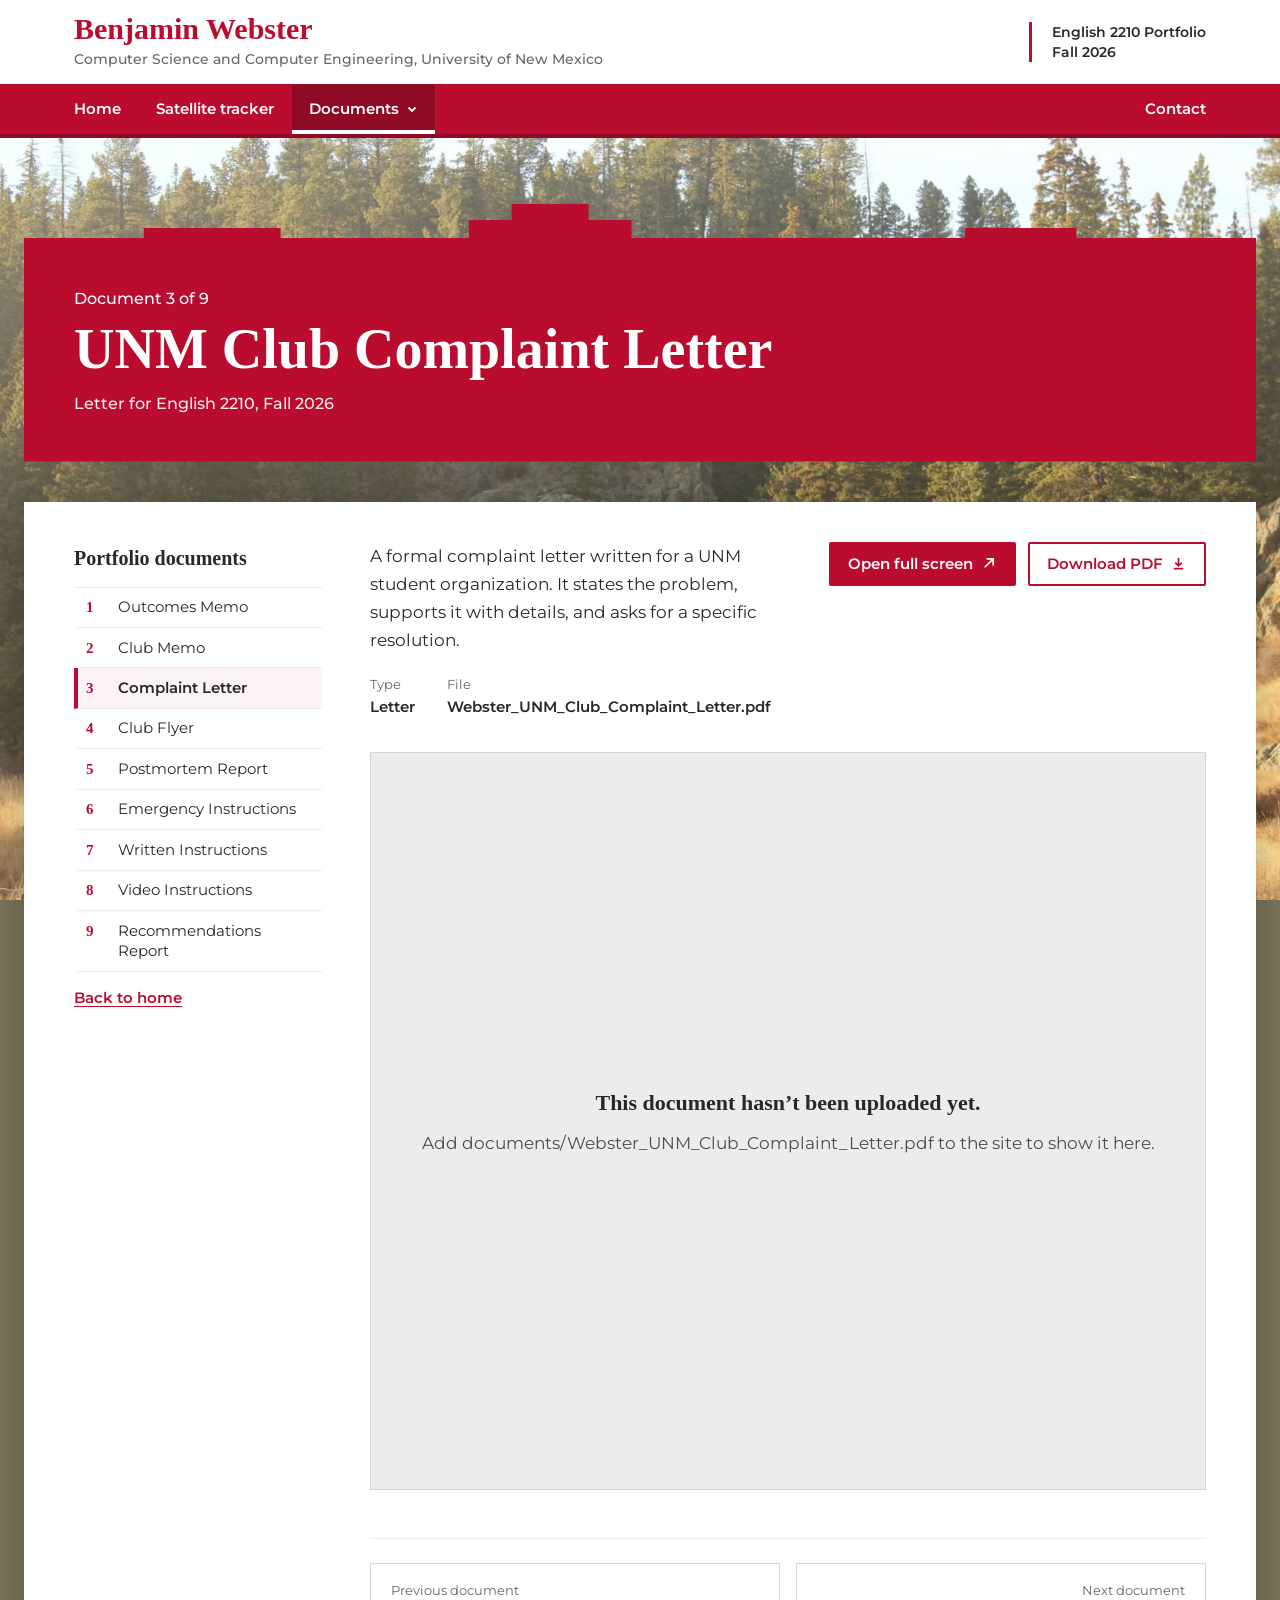
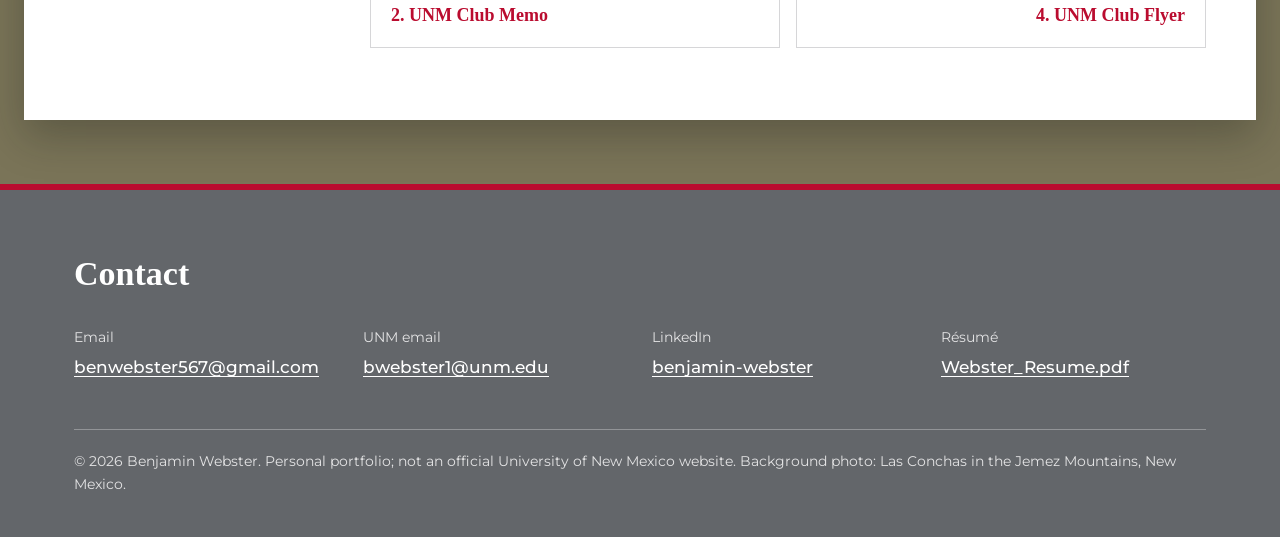
==== commit 16cde347: "stuff" ====
--- a/club-complaint-letter.html
+++ b/club-complaint-letter.html
@@ -7,8 +7,8 @@
   <meta name="description" content="UNM Club Complaint Letter from Benjamin Webster&#x27;s English 2210 technical writing portfolio.">
   <link rel="preconnect" href="https://fonts.bunny.net">
   <link rel="stylesheet" href="https://fonts.bunny.net/css?family=zilla-slab:500,600,700|montserrat:400,500,600,700&display=swap">
-  <link rel="stylesheet" href="assets/style.css?v=5">
-  <script src="assets/site.js?v=5" defer></script>
+  <link rel="stylesheet" href="assets/style.css?v=6">
+  <script src="assets/site.js?v=6" defer></script>
 </head>
 <body>
   <a class="skip" href="#main">Skip to main content</a>
@@ -45,8 +45,8 @@
   </header>
 
   <main id="main">
-    <section class="band page-band" aria-labelledby="page-title">
-      <svg class="parapet" viewBox="0 0 1440 56" preserveAspectRatio="none" aria-hidden="true" focusable="false"><polygon points="0,0 1440,0 1440,44 1230,44 1230,34 1100,34 1100,44 710,44 710,26 660,26 660,10 570,10 570,26 520,26 520,44 300,44 300,34 140,34 140,44 0,44"/></svg>
+    <section class="panel band page-band" aria-labelledby="page-title">
+      
       <div class="wrap">
         <p class="doc-of">Document 3 of 9</p>
         <h1 id="page-title">UNM Club Complaint Letter</h1>
@@ -54,6 +54,7 @@
       </div>
     </section>
 
+    <div class="panel sheet">
     <div class="wrap doc-layout">
       <nav class="doc-nav" aria-label="Portfolio documents">
         <h2>Portfolio documents</h2>
@@ -92,6 +93,7 @@
         </nav>
       </article>
     </div>
+    </div>
   </main>
 
   <footer class="contact" id="contact">
@@ -103,7 +105,7 @@
         <div><dt>LinkedIn</dt><dd><a href="https://www.linkedin.com/in/benjamin-webster-b11243381/" target="_blank" rel="noopener">benjamin-webster</a></dd></div>
         <div><dt>Résumé</dt><dd><a href="documents/Webster_Resume.pdf" target="_blank" rel="noopener">Webster_Resume.pdf</a></dd></div>
       </dl>
-      <p class="footnote">© 2026 Benjamin Webster. Personal portfolio; not an official University of New Mexico website.</p>
+      <p class="footnote">© 2026 Benjamin Webster. Personal portfolio; not an official University of New Mexico website. Background photo: Las Conchas in the Jemez Mountains, New Mexico.</p>
     </div>
   </footer>
 </body>
--- a/assets/style.css
+++ b/assets/style.css
@@ -30,13 +30,27 @@
 
 body {
   margin: 0;
-  background: var(--paper);
+  background: #7a7458;   /* shown while the background photo loads */
   color: var(--ink);
   font-family: var(--sans);
   font-size: 1.0625rem;
   line-height: 1.65;
   -webkit-font-smoothing: antialiased;
 }
+
+/* Las Conchas photo behind every page. A fixed layer (instead of background-attachment: fixed)
+   so it also stays put on iPhones and iPads. */
+body::before {
+  content: ""; position: fixed; inset: 0; z-index: -1;
+  background: url("../images/las-conchas.jpg") center 35% / cover no-repeat;
+}
+main { display: block; padding: 3.5rem 1.5rem 4rem; }
+.panel {
+  max-width: 1260px; margin: 0 auto 2.5rem;
+  background: var(--paper);
+  box-shadow: 0 1rem 2.5rem rgba(24, 26, 20, 0.3);
+}
+.panel:last-child { margin-bottom: 0; }
 
 a { color: var(--cherry); text-underline-offset: 0.2em; }
 a:hover { color: var(--cherry-dark); }
@@ -111,14 +125,16 @@
   background: var(--cherry);
   color: var(--paper);
 }
+.band.panel {
+  background: var(--cherry); box-shadow: none;
+  /* Stepped roofline from UNM's Pueblo Revival buildings, cut out of the top edge */
+  clip-path: polygon(0 2.75rem, 9.72% 2.75rem, 9.72% 2.125rem, 20.83% 2.125rem, 20.83% 2.75rem,
+    36.11% 2.75rem, 36.11% 1.625rem, 39.58% 1.625rem, 39.58% 0.625rem, 45.83% 0.625rem, 45.83% 1.625rem,
+    49.31% 1.625rem, 49.31% 2.75rem, 76.39% 2.75rem, 76.39% 2.125rem, 85.42% 2.125rem, 85.42% 2.75rem,
+    100% 2.75rem, 100% 100%, 0 100%);
+}
 .band :focus-visible { outline-color: var(--paper); }
 
-/* Stepped roofline drawn from the parapets of UNM's Pueblo Revival buildings */
-.parapet {
-  position: absolute; left: 0; right: 0; top: -1px;
-  width: 100%; height: 3.5rem; display: block;
-}
-.parapet polygon { fill: var(--paper); }
 
 /* Home title page */
 .title-band { padding: 6rem 0 4.5rem; }
@@ -180,7 +196,7 @@
 /* ---------- Section headings ---------- */
 .section-head h2 {
   margin: 0; font-family: var(--slab); font-weight: 700;
-  font-size: clamp(2.125rem, 4vw, 2.875rem); line-height: 1.1;
+  font-size: clamp(2.125rem, 4vw, 2.875rem); line-height: 1.1; color: var(--cherry);
 }
 .section-head p { margin: 0.75rem 0 0; color: var(--text-2); max-width: 64ch; }
 
@@ -217,15 +233,20 @@
   background: var(--wash); font-size: 0.875rem; font-weight: 500; color: var(--text-2);
 }
 
-.team-photo { grid-column: 1 / -1; margin: 0; }
-.team-photo img {
-  display: block; width: 100%; height: auto; max-height: 34rem; object-fit: cover;
-  border: 8px solid var(--paper); box-shadow: 0 0.75rem 2rem rgba(38, 40, 43, 0.22);
-}
-.team-photo figcaption { margin-top: 0.75rem; font-size: 0.9375rem; color: var(--text-2); }
+/* ---------- Photo sections (At COSMIAC, Outside the lab) ---------- */
+.showcase { padding: 4rem 0 4.5rem; }
+.two-up { display: grid; grid-template-columns: repeat(2, minmax(0, 1fr)); gap: 2rem; margin-top: 2rem; }
+.two-up figure { margin: 0; }
+.two-up img {
+  display: block; width: 100%; height: auto; aspect-ratio: 3 / 2; object-fit: cover;
+  border-top: 4px solid var(--cherry); background: var(--silver-light);
+}
+.two-up img.team { object-position: 50% 72%; }    /* keep faces, trim the ceiling */
+.two-up figcaption { margin-top: 0.75rem; font-size: 0.9375rem; color: var(--text-2); }
 
 /* ---------- Satellite tracker ---------- */
-.tracker { padding: 4rem 0 4.5rem; background: var(--wash); border-top: 1px solid var(--silver-light); }
+.tracker { padding: 4rem 0 4.5rem; }
+.tracker.panel { background: var(--wash); }
 .tracker-head {
   display: flex; flex-wrap: wrap; align-items: flex-end; justify-content: space-between; gap: 1.5rem;
 }
@@ -419,10 +440,12 @@
   .page-band { padding: 4rem 0 2rem; }
   .title-grid { grid-template-columns: 1fr; gap: 2rem; }
   .orbit-shot { width: min(100%, 19rem); }
+  main { padding: 2.5rem 0.75rem 2.5rem; }
+  .panel { margin-bottom: 1.5rem; }
+  .two-up { grid-template-columns: 1fr; gap: 1.5rem; }
   .about-grid { grid-template-columns: 1fr; }
   .photo { width: 11rem; }
   .brand-meta { display: none; }
-  .parapet { height: 2.25rem; }
   .readout { display: block; }
   .doc-intro { grid-template-columns: 1fr; }
   .viewer { height: 70vh; }
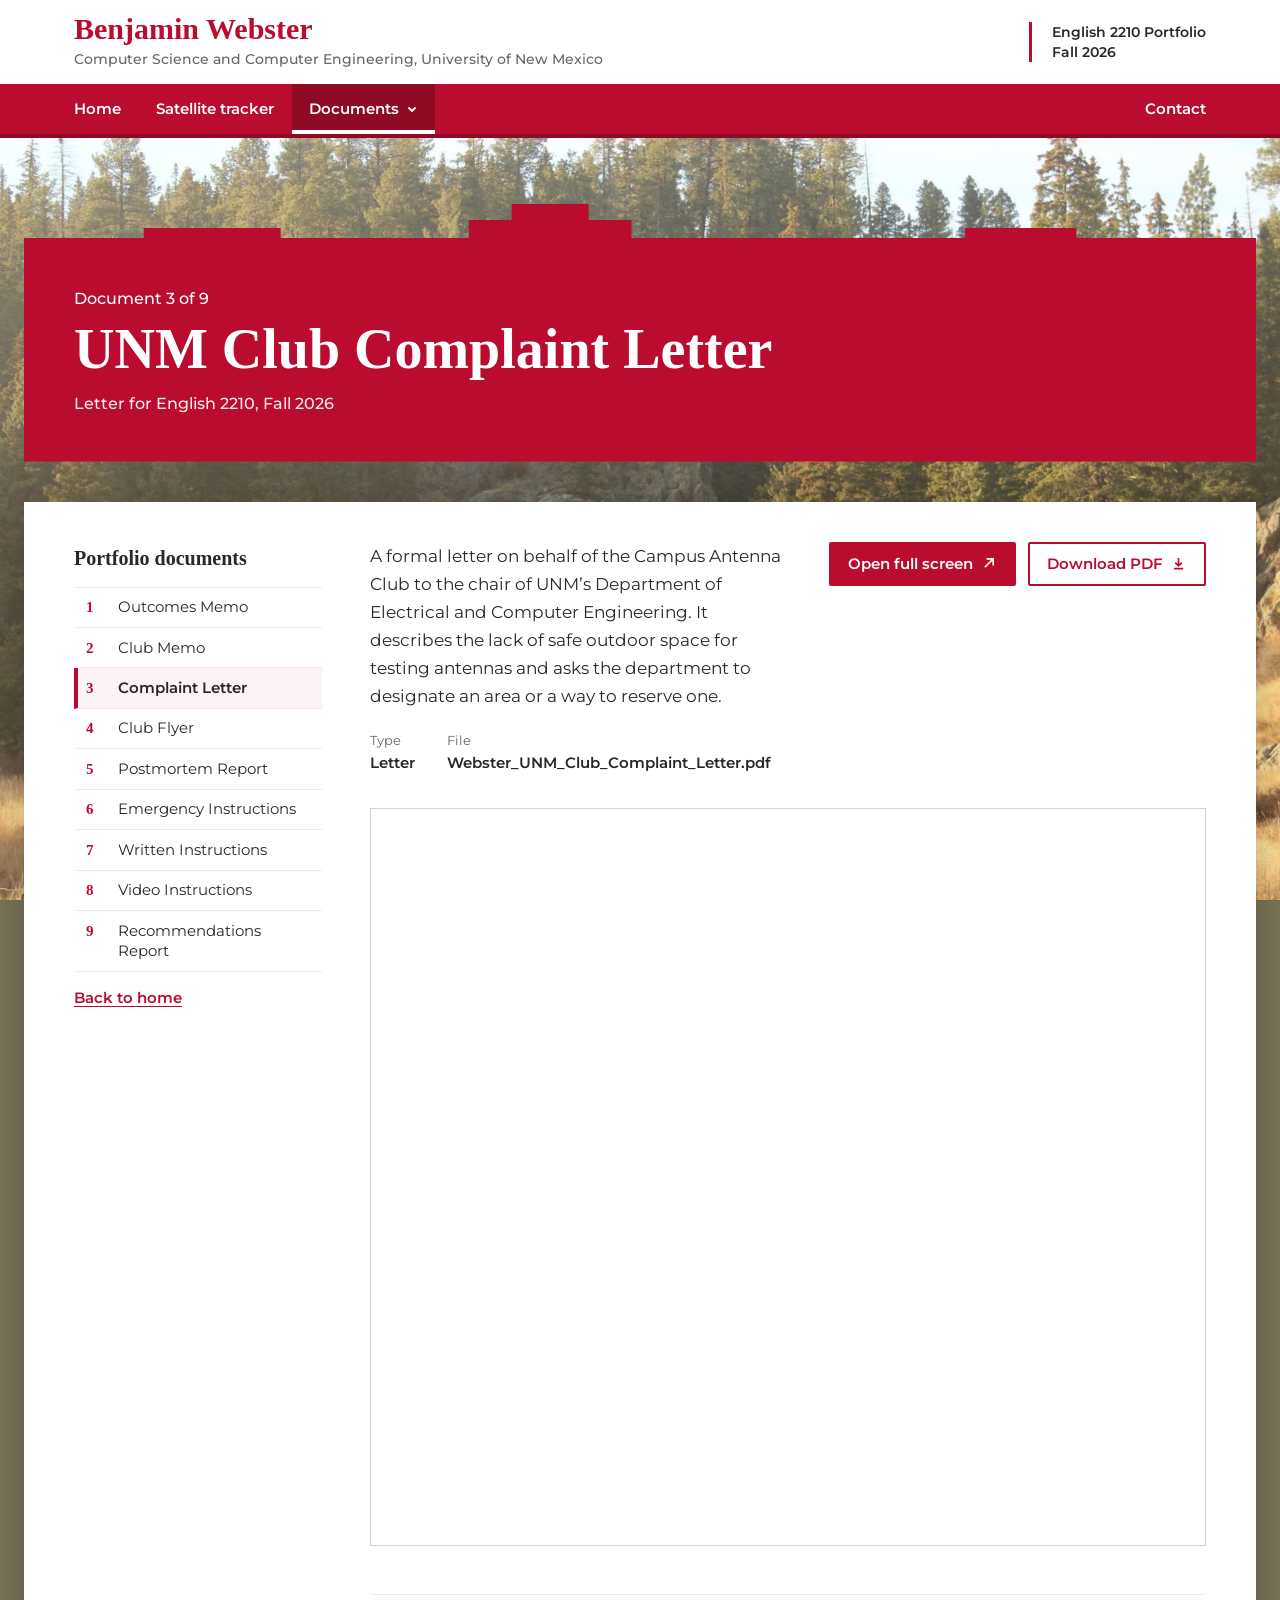
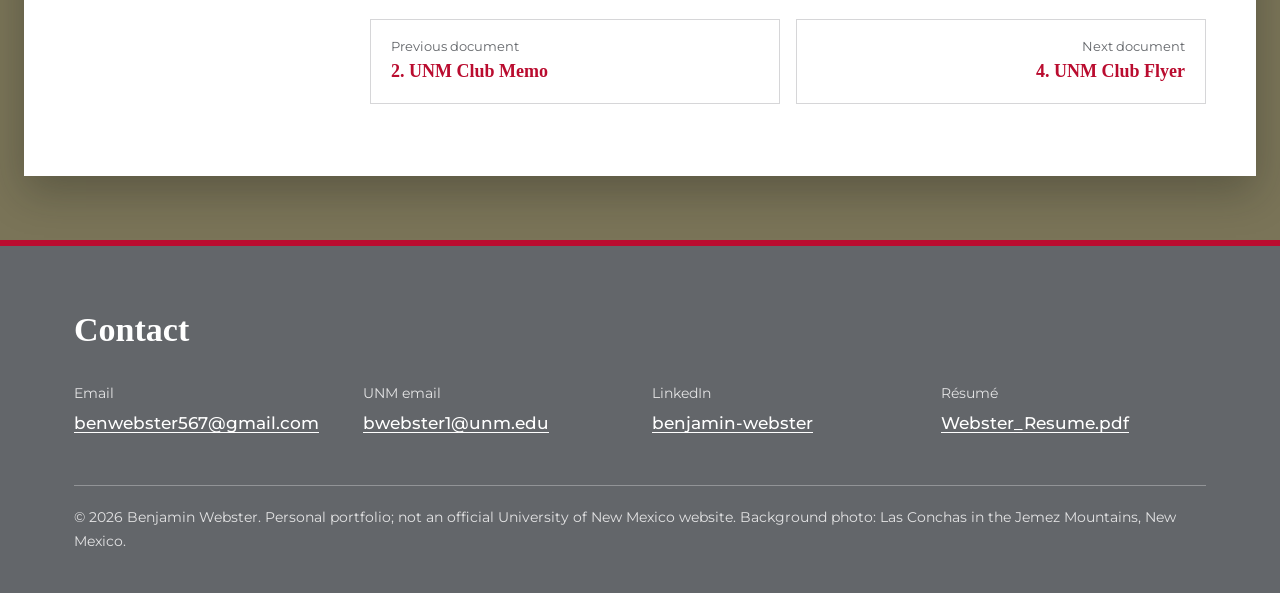
==== commit e32af459: "Updates" ====
--- a/club-complaint-letter.html
+++ b/club-complaint-letter.html
@@ -7,8 +7,8 @@
   <meta name="description" content="UNM Club Complaint Letter from Benjamin Webster&#x27;s English 2210 technical writing portfolio.">
   <link rel="preconnect" href="https://fonts.bunny.net">
   <link rel="stylesheet" href="https://fonts.bunny.net/css?family=zilla-slab:500,600,700|montserrat:400,500,600,700&display=swap">
-  <link rel="stylesheet" href="assets/style.css?v=6">
-  <script src="assets/site.js?v=6" defer></script>
+  <link rel="stylesheet" href="assets/style.css?v=7">
+  <script src="assets/site.js?v=7" defer></script>
 </head>
 <body>
   <a class="skip" href="#main">Skip to main content</a>
@@ -76,7 +76,7 @@
         <div class="doc-intro">
           <div>
             <!-- Edit this description to name your specific club, task, or topic. -->
-            <p>A formal complaint letter written for a UNM student organization. It states the problem, supports it with details, and asks for a specific resolution.</p>
+            <p>A formal letter on behalf of the Campus Antenna Club to the chair of UNM’s Department of Electrical and Computer Engineering. It describes the lack of safe outdoor space for testing antennas and asks the department to designate an area or a way to reserve one.</p>
             <dl class="doc-facts"><div><dt>Type</dt><dd>Letter</dd></div><div><dt>File</dt><dd>Webster_UNM_Club_Complaint_Letter.pdf</dd></div></dl>
           </div>
           <div class="doc-actions">
--- a/assets/style.css
+++ b/assets/style.css
@@ -243,13 +243,47 @@
 }
 .two-up img.team { object-position: 50% 72%; }    /* keep faces, trim the ceiling */
 .two-up figcaption { margin-top: 0.75rem; font-size: 0.9375rem; color: var(--text-2); }
+.two-up + .two-up { margin-top: 2.5rem; }
+.two-up video {
+  display: block; width: 100%; height: auto; aspect-ratio: 16 / 9; object-fit: contain;
+  background: #000; border-top: 4px solid var(--cherry);
+}
+
+/* Wide diagram plus a row of three photos (UNM ECE) */
+.wide-figure { margin: 2rem 0 0; }
+.wide-figure a, .three-up a { display: block; }
+.wide-figure img {
+  display: block; width: 100%; height: auto;
+  border: 1px solid var(--rule); border-top: 4px solid var(--cherry); background: var(--paper);
+}
+.wide-figure figcaption, .three-up figcaption { margin-top: 0.75rem; font-size: 0.9375rem; color: var(--text-2); max-width: 80ch; }
+.three-up { display: grid; grid-template-columns: repeat(3, minmax(0, 1fr)); gap: 2rem; margin-top: 2.5rem; }
+.three-up figure { margin: 0; }
+.three-up img {
+  display: block; width: 100%; height: auto; aspect-ratio: 4 / 5; object-fit: cover;
+  border-top: 4px solid var(--cherry); background: var(--silver-light);
+}
+.three-up img.pos-scope { object-position: 37% 50%; }   /* keep the screen and the frequency readout */
+.wide-figure a:hover img, .three-up a:hover img { outline: 3px solid var(--cherry-tint); }
 
 /* ---------- Satellite tracker ---------- */
 .tracker { padding: 4rem 0 4.5rem; }
 .tracker.panel { background: var(--wash); }
 .tracker-head {
-  display: flex; flex-wrap: wrap; align-items: flex-end; justify-content: space-between; gap: 1.5rem;
-}
+  display: grid; grid-template-columns: minmax(0, 1fr) auto; gap: 2rem 3rem; align-items: start;
+}
+.station-status {
+  margin: 1.25rem 0 1.25rem; padding: 0.75rem 1rem; max-width: 64ch;
+  background: var(--paper); border-left: 4px solid var(--turquoise);
+  font-size: 0.9375rem; line-height: 1.55;
+}
+.station-status strong { font-variant-numeric: tabular-nums; }
+.antenna { margin: 0; width: 13.5rem; }
+.antenna img {
+  display: block; width: 100%; height: auto; aspect-ratio: 4 / 5; object-fit: cover;
+  border: 8px solid var(--paper); box-shadow: 0 0.75rem 2rem rgba(38, 40, 43, 0.22);
+}
+.antenna figcaption { margin-top: 0.75rem; font-size: 0.875rem; color: var(--text-2); }
 .sat-picker { display: flex; flex-wrap: wrap; gap: 0.5rem; }
 .sat-picker button {
   font: 600 0.875rem/1 var(--sans);
@@ -417,6 +451,7 @@
   .tracker-body { grid-template-columns: 1fr; }
   .readout { display: grid; grid-template-columns: minmax(0, 1fr) minmax(0, 1fr); column-gap: 2rem; }
   .readout .pass-block { grid-column: 2; grid-row: 1 / span 3; }
+  .three-up { gap: 1.25rem; }
 }
 @media (max-width: 960px) {
   .about-grid { grid-template-columns: 12rem minmax(0, 1fr); gap: 2.5rem; }
@@ -443,6 +478,9 @@
   main { padding: 2.5rem 0.75rem 2.5rem; }
   .panel { margin-bottom: 1.5rem; }
   .two-up { grid-template-columns: 1fr; gap: 1.5rem; }
+  .three-up { grid-template-columns: 1fr; gap: 1.5rem; }
+  .tracker-head { grid-template-columns: 1fr; }
+  .antenna { width: min(100%, 15rem); }
   .about-grid { grid-template-columns: 1fr; }
   .photo { width: 11rem; }
   .brand-meta { display: none; }
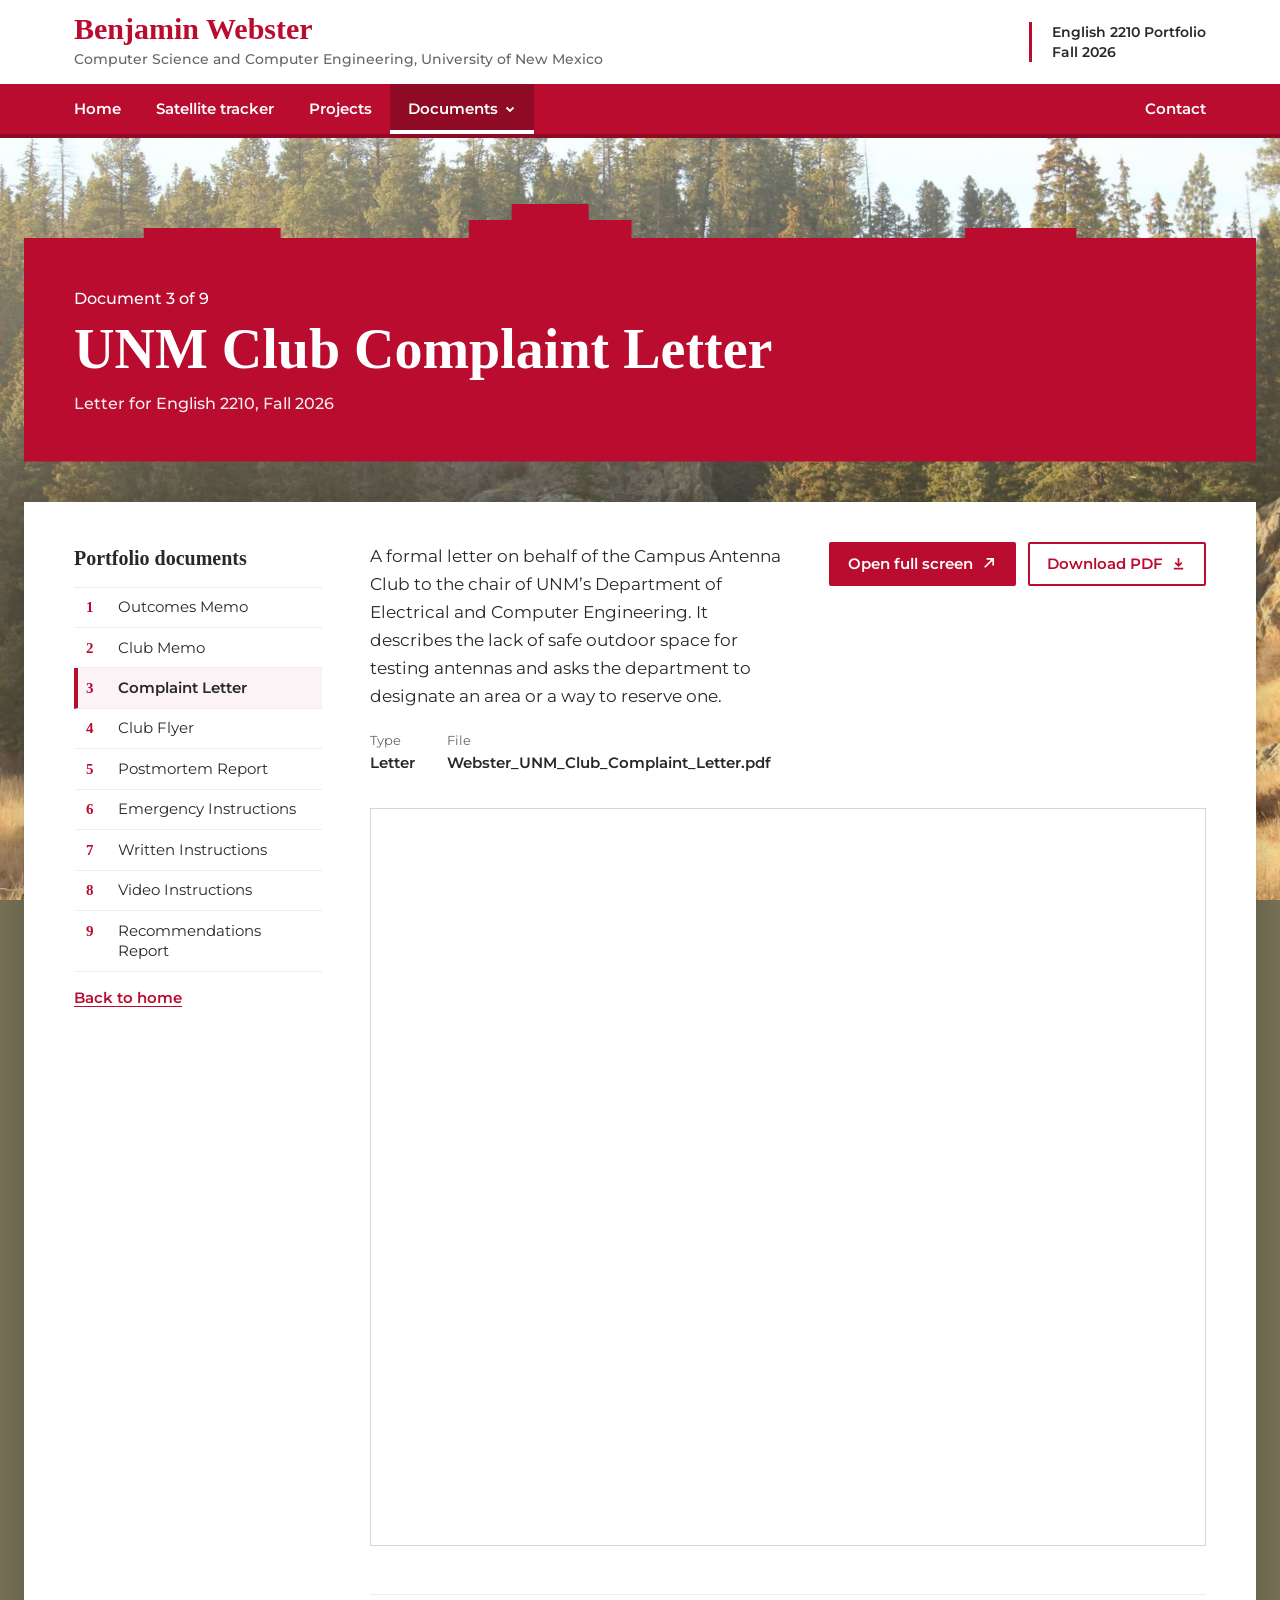
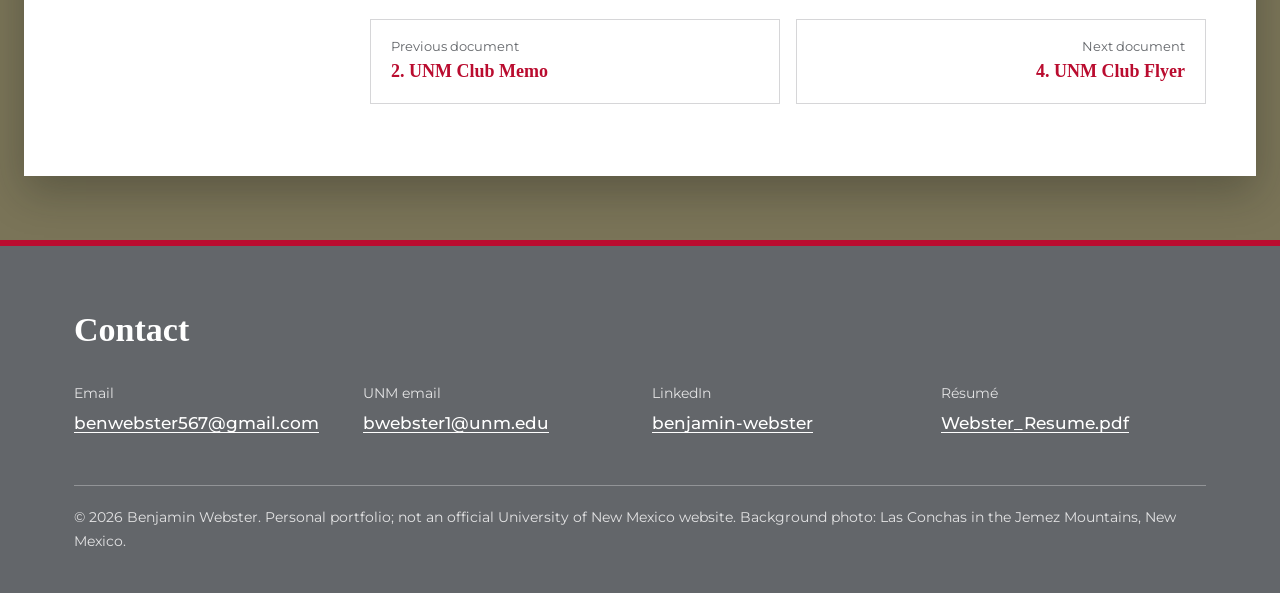
==== commit 0c833bf5: "Updates" ====
--- a/club-complaint-letter.html
+++ b/club-complaint-letter.html
@@ -7,8 +7,8 @@
   <meta name="description" content="UNM Club Complaint Letter from Benjamin Webster&#x27;s English 2210 technical writing portfolio.">
   <link rel="preconnect" href="https://fonts.bunny.net">
   <link rel="stylesheet" href="https://fonts.bunny.net/css?family=zilla-slab:500,600,700|montserrat:400,500,600,700&display=swap">
-  <link rel="stylesheet" href="assets/style.css?v=7">
-  <script src="assets/site.js?v=7" defer></script>
+  <link rel="stylesheet" href="assets/style.css?v=9">
+  <script src="assets/site.js?v=9" defer></script>
 </head>
 <body>
   <a class="skip" href="#main">Skip to main content</a>
@@ -25,6 +25,7 @@
       <div class="wrap nav-row">
         <a href="index.html">Home</a>
         <a href="index.html#tracker">Satellite tracker</a>
+        <a href="projects.html">Projects</a>
         <div class="menu">
           <a href="outcomes-memo.html" aria-current="page">Documents<svg class="caret" viewBox="0 0 12 12" aria-hidden="true"><path d="M2.5 4.5 6 8l3.5-3.5" fill="none" stroke="currentColor" stroke-width="1.8"/></svg></a>
           <ul class="menu-list" aria-label="Portfolio documents">
--- a/assets/style.css
+++ b/assets/style.css
@@ -216,24 +216,22 @@
 
 .affiliations { margin-top: 2.5rem; }
 .affiliations h3 { margin: 0 0 1rem; font-family: var(--slab); font-weight: 600; font-size: 1.375rem; }
-.affiliations ul { list-style: none; margin: 0; padding: 0; display: grid; grid-template-columns: repeat(3, minmax(0, 1fr)); gap: 1rem; }
-.affil {
-  display: flex; flex-direction: column; height: 100%;
-  border: 1px solid var(--rule); border-top: 4px solid var(--cherry);
-  color: var(--ink); text-decoration: none; background: var(--paper);
-}
-.affil:hover { border-color: var(--cherry); color: var(--ink); }
-.affil-logo { display: flex; align-items: center; min-height: 6rem; padding: 1rem 1.1rem; }
-.affil-logo img { display: block; max-width: 100%; max-height: 4rem; width: auto; height: auto; object-fit: contain; }
-.affil-name { align-self: flex-start; }
-.affil-name strong { display: block; font-family: var(--slab); font-weight: 700; font-size: 1.25rem; line-height: 1.15; color: var(--cherry); }
-.affil-name span { display: block; margin-top: 0.25rem; font-size: 0.8125rem; color: var(--lobo); }
-.affil-role {
-  margin-top: auto; padding: 0.65rem 1.1rem; border-top: 1px solid var(--silver-light);
-  background: var(--wash); font-size: 0.875rem; font-weight: 500; color: var(--text-2);
-}
-
-/* ---------- Photo sections (At COSMIAC, Outside the lab) ---------- */
+.logo-row {
+  list-style: none; margin: 0; padding: 0;
+  display: flex; flex-wrap: wrap; align-items: center; gap: 1.25rem 2.25rem;
+}
+.logo-row img { display: block; width: auto; height: 3.5rem; max-width: 100%; }
+.logo-row img[src$="logo-cosmiac.png"] { height: 2.875rem; }   /* solid block reads larger than the line logos */
+
+/* Rappelling photo across the bottom of About me */
+.climb-photo { grid-column: 1 / -1; margin: 0; }
+.climb-photo img {
+  display: block; width: 100%; height: auto; aspect-ratio: 21 / 9; object-fit: cover; object-position: 40% 30%;
+  border-top: 4px solid var(--cherry); background: var(--silver-light);
+}
+.climb-photo figcaption { margin-top: 0.75rem; font-size: 0.9375rem; color: var(--text-2); }
+
+/* ---------- Photo sections (Projects page) ---------- */
 .showcase { padding: 4rem 0 4.5rem; }
 .two-up { display: grid; grid-template-columns: repeat(2, minmax(0, 1fr)); gap: 2rem; margin-top: 2rem; }
 .two-up figure { margin: 0; }
@@ -455,7 +453,8 @@
 }
 @media (max-width: 960px) {
   .about-grid { grid-template-columns: 12rem minmax(0, 1fr); gap: 2.5rem; }
-  .affiliations ul { grid-template-columns: 1fr; }
+  .logo-row img { height: 3rem; }
+  .logo-row img[src$="logo-cosmiac.png"] { height: 2.5rem; }
   .contact-list { grid-template-columns: repeat(2, minmax(0, 1fr)); }
   .doc-layout { grid-template-columns: minmax(0, 1fr); gap: 1.5rem; padding-top: 1.5rem; }
   .doc-nav, .doc-main { min-width: 0; }
@@ -482,6 +481,7 @@
   .tracker-head { grid-template-columns: 1fr; }
   .antenna { width: min(100%, 15rem); }
   .about-grid { grid-template-columns: 1fr; }
+  .climb-photo img { aspect-ratio: 3 / 2; }
   .photo { width: 11rem; }
   .brand-meta { display: none; }
   .readout { display: block; }
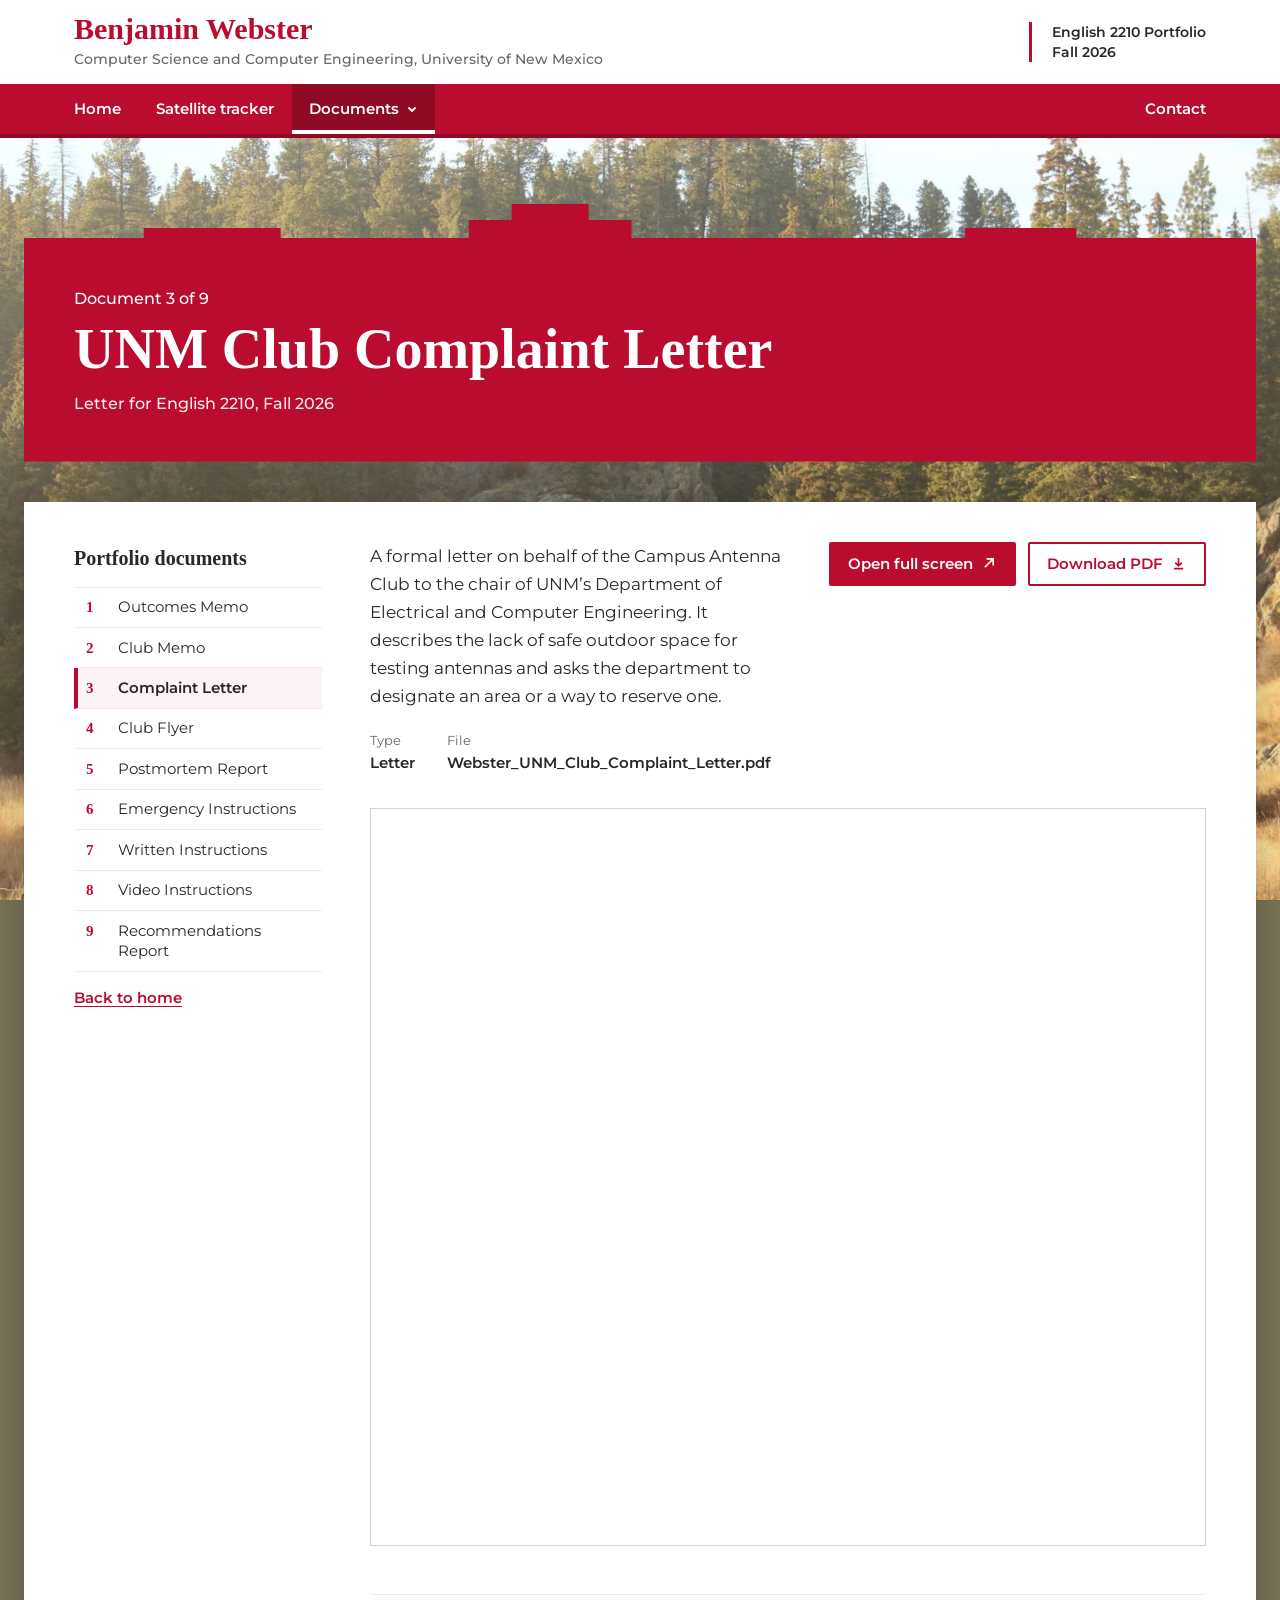
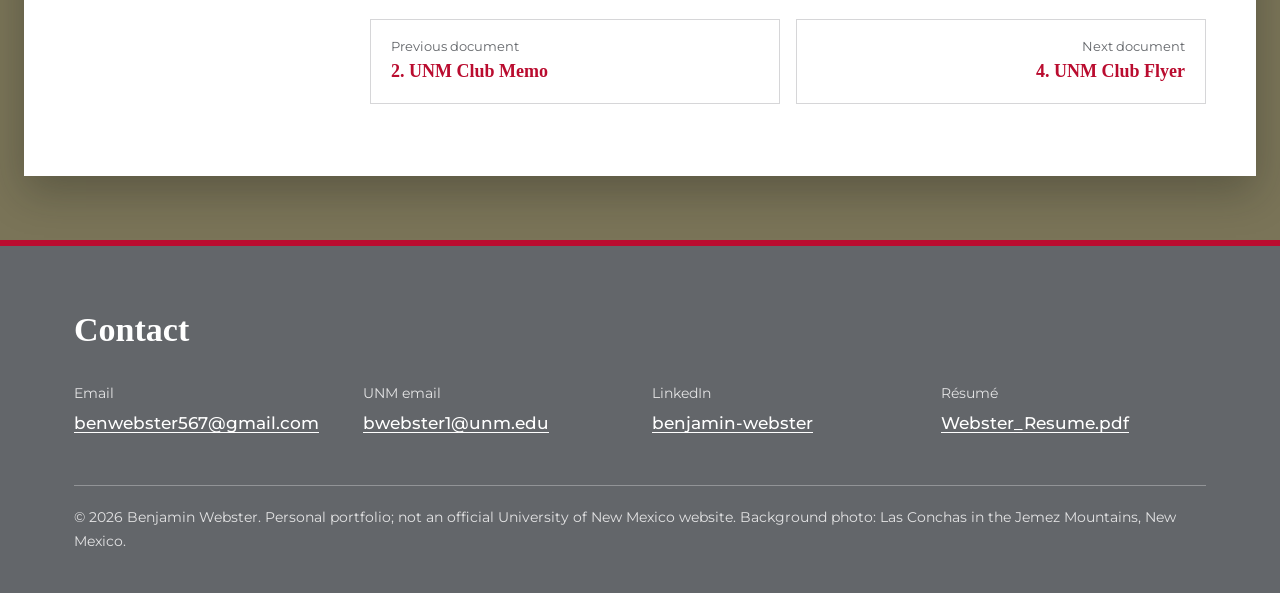
==== commit 1d754fba: "Updates" ====
--- a/club-complaint-letter.html
+++ b/club-complaint-letter.html
@@ -7,8 +7,8 @@
   <meta name="description" content="UNM Club Complaint Letter from Benjamin Webster&#x27;s English 2210 technical writing portfolio.">
   <link rel="preconnect" href="https://fonts.bunny.net">
   <link rel="stylesheet" href="https://fonts.bunny.net/css?family=zilla-slab:500,600,700|montserrat:400,500,600,700&display=swap">
-  <link rel="stylesheet" href="assets/style.css?v=9">
-  <script src="assets/site.js?v=9" defer></script>
+  <link rel="stylesheet" href="assets/style.css?v=10">
+  <script src="assets/site.js?v=10" defer></script>
 </head>
 <body>
   <a class="skip" href="#main">Skip to main content</a>
@@ -24,8 +24,7 @@
     <nav class="site-nav" aria-label="Site">
       <div class="wrap nav-row">
         <a href="index.html">Home</a>
-        <a href="index.html#tracker">Satellite tracker</a>
-        <a href="projects.html">Projects</a>
+        <a href="tracker.html">Satellite tracker</a>
         <div class="menu">
           <a href="outcomes-memo.html" aria-current="page">Documents<svg class="caret" viewBox="0 0 12 12" aria-hidden="true"><path d="M2.5 4.5 6 8l3.5-3.5" fill="none" stroke="currentColor" stroke-width="1.8"/></svg></a>
           <ul class="menu-list" aria-label="Portfolio documents">
